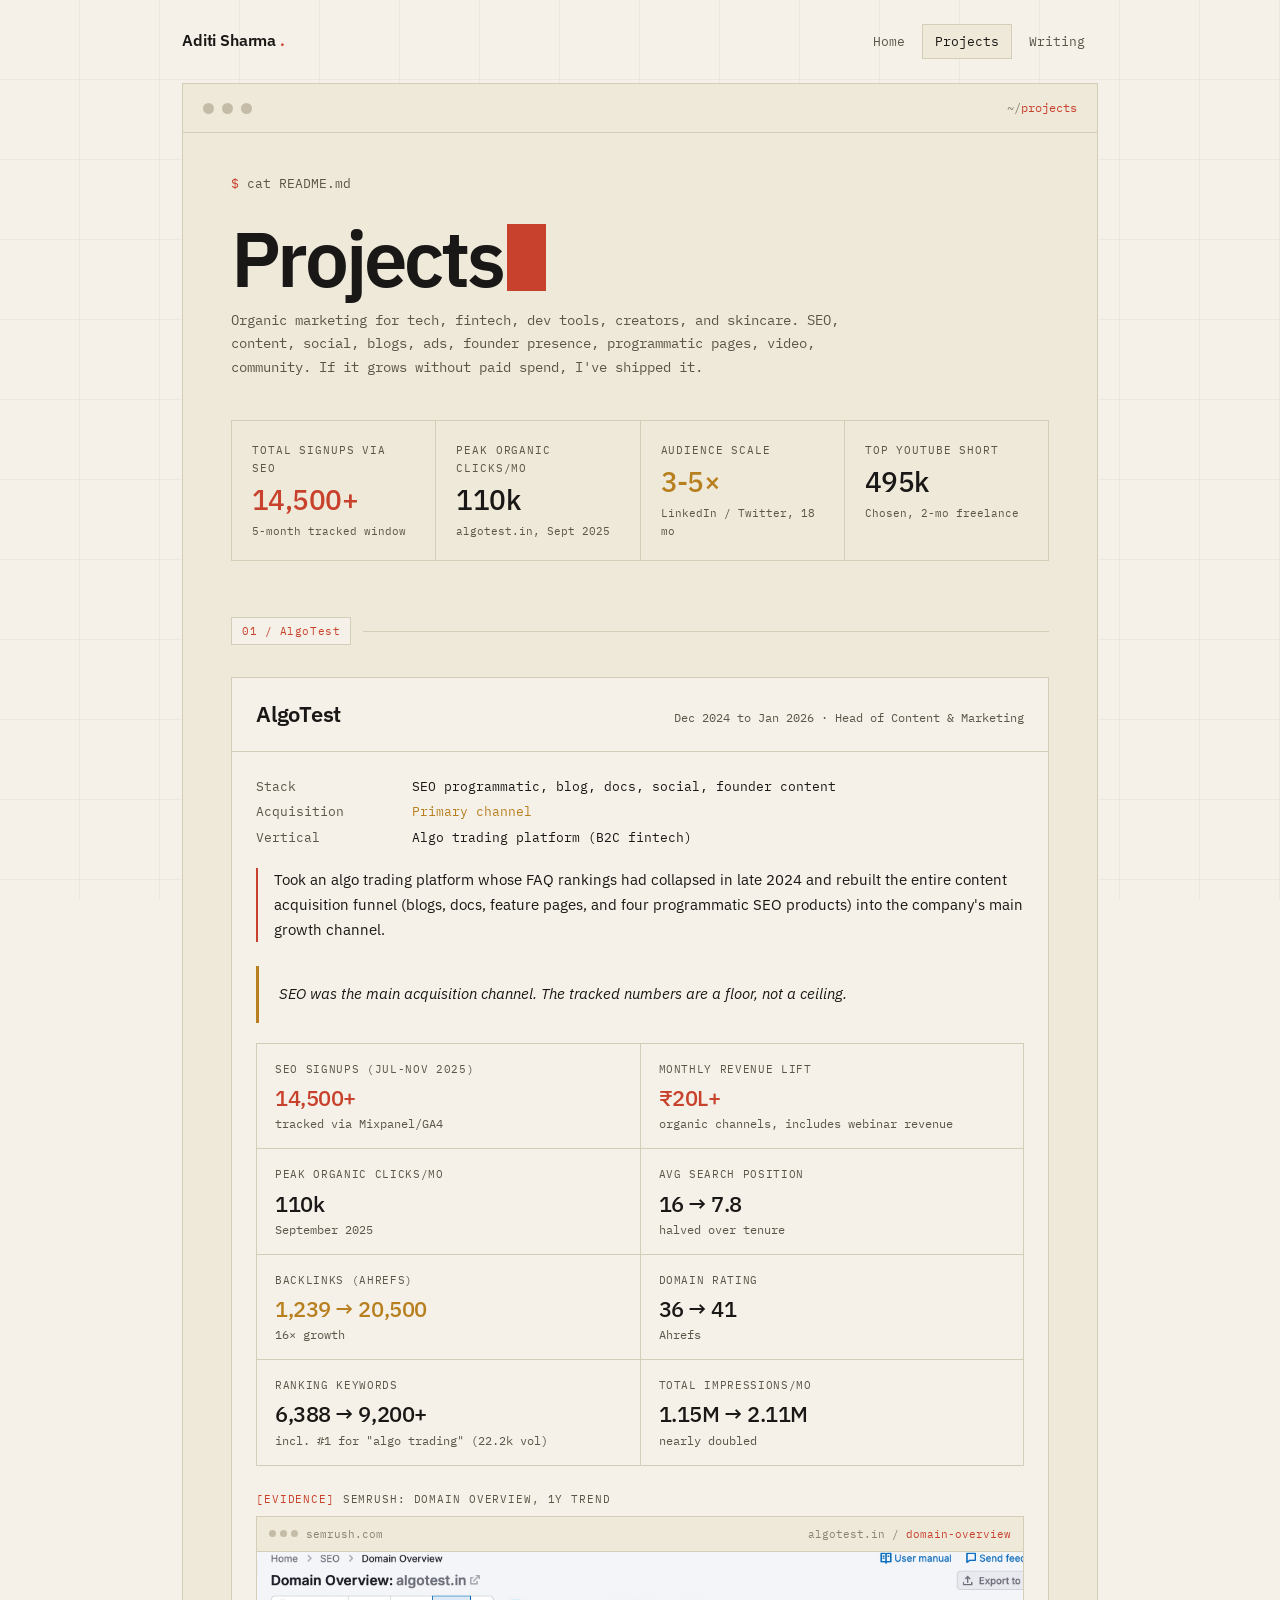
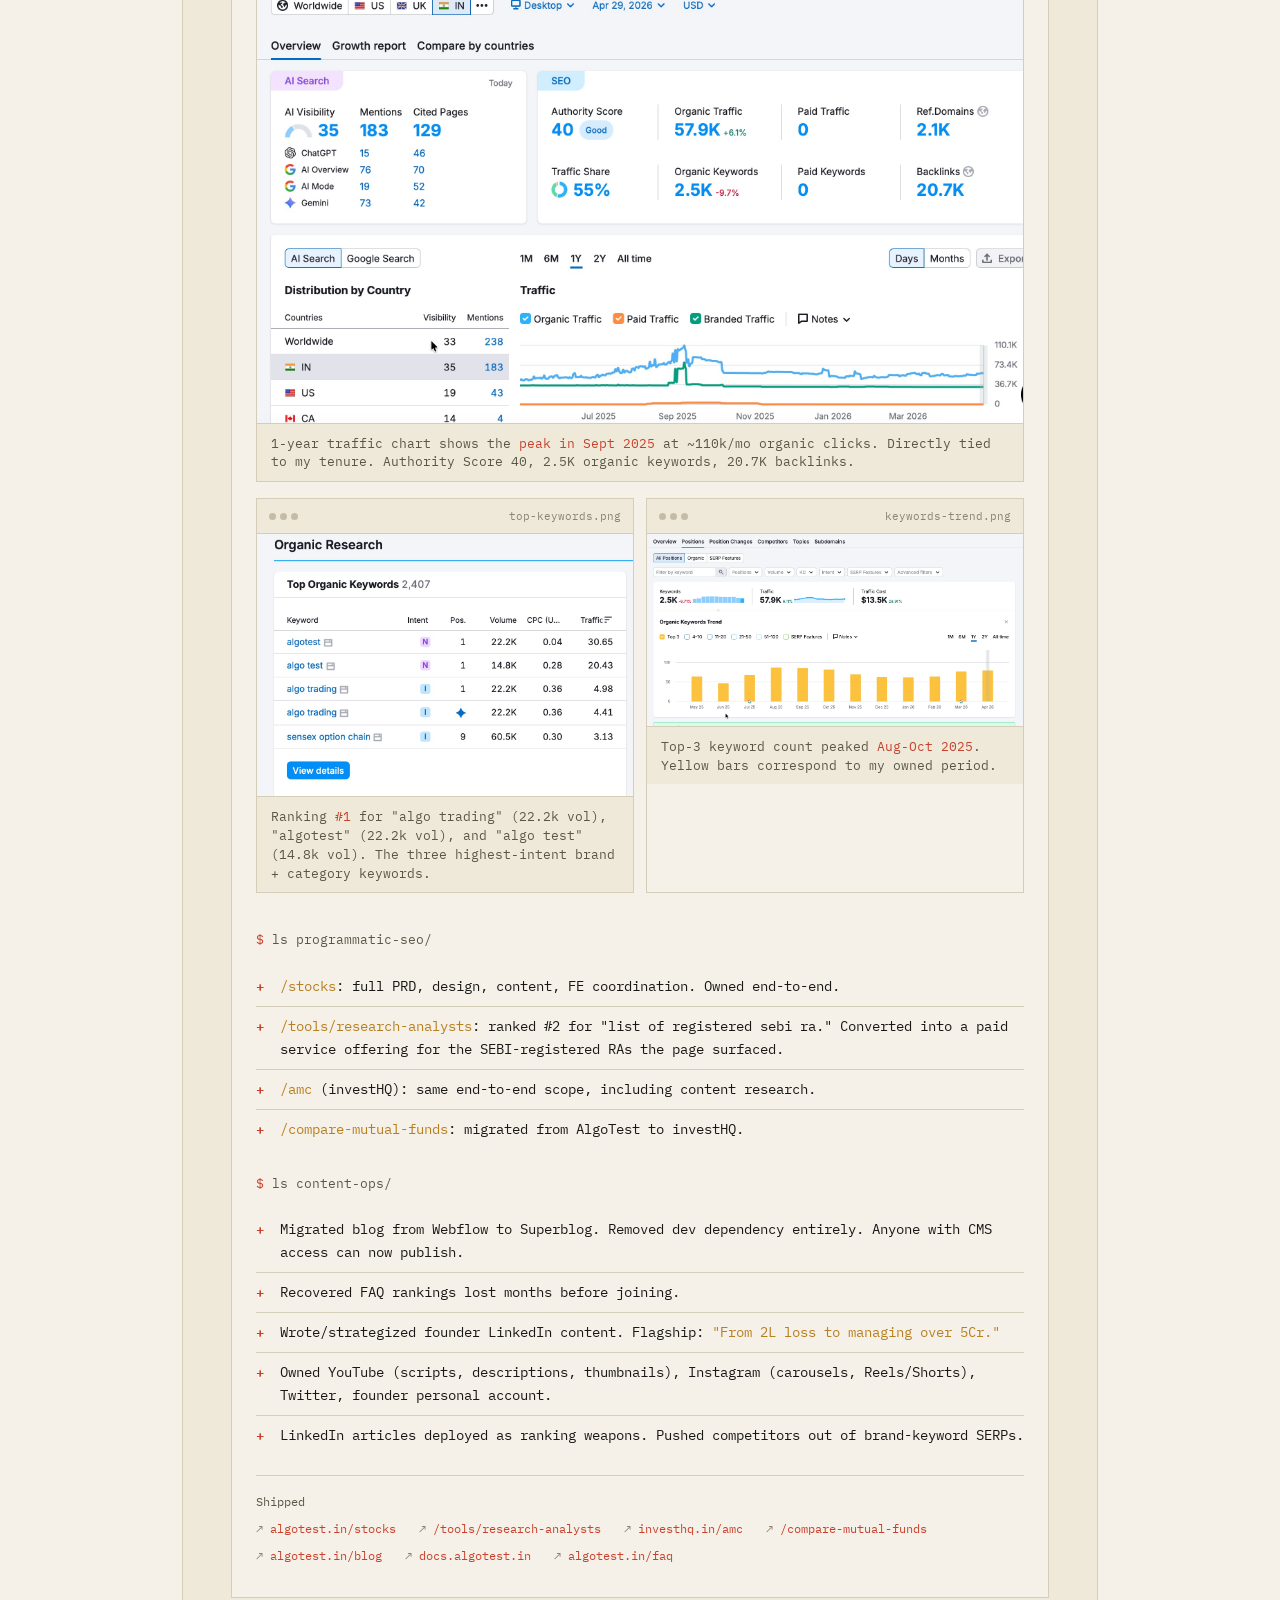
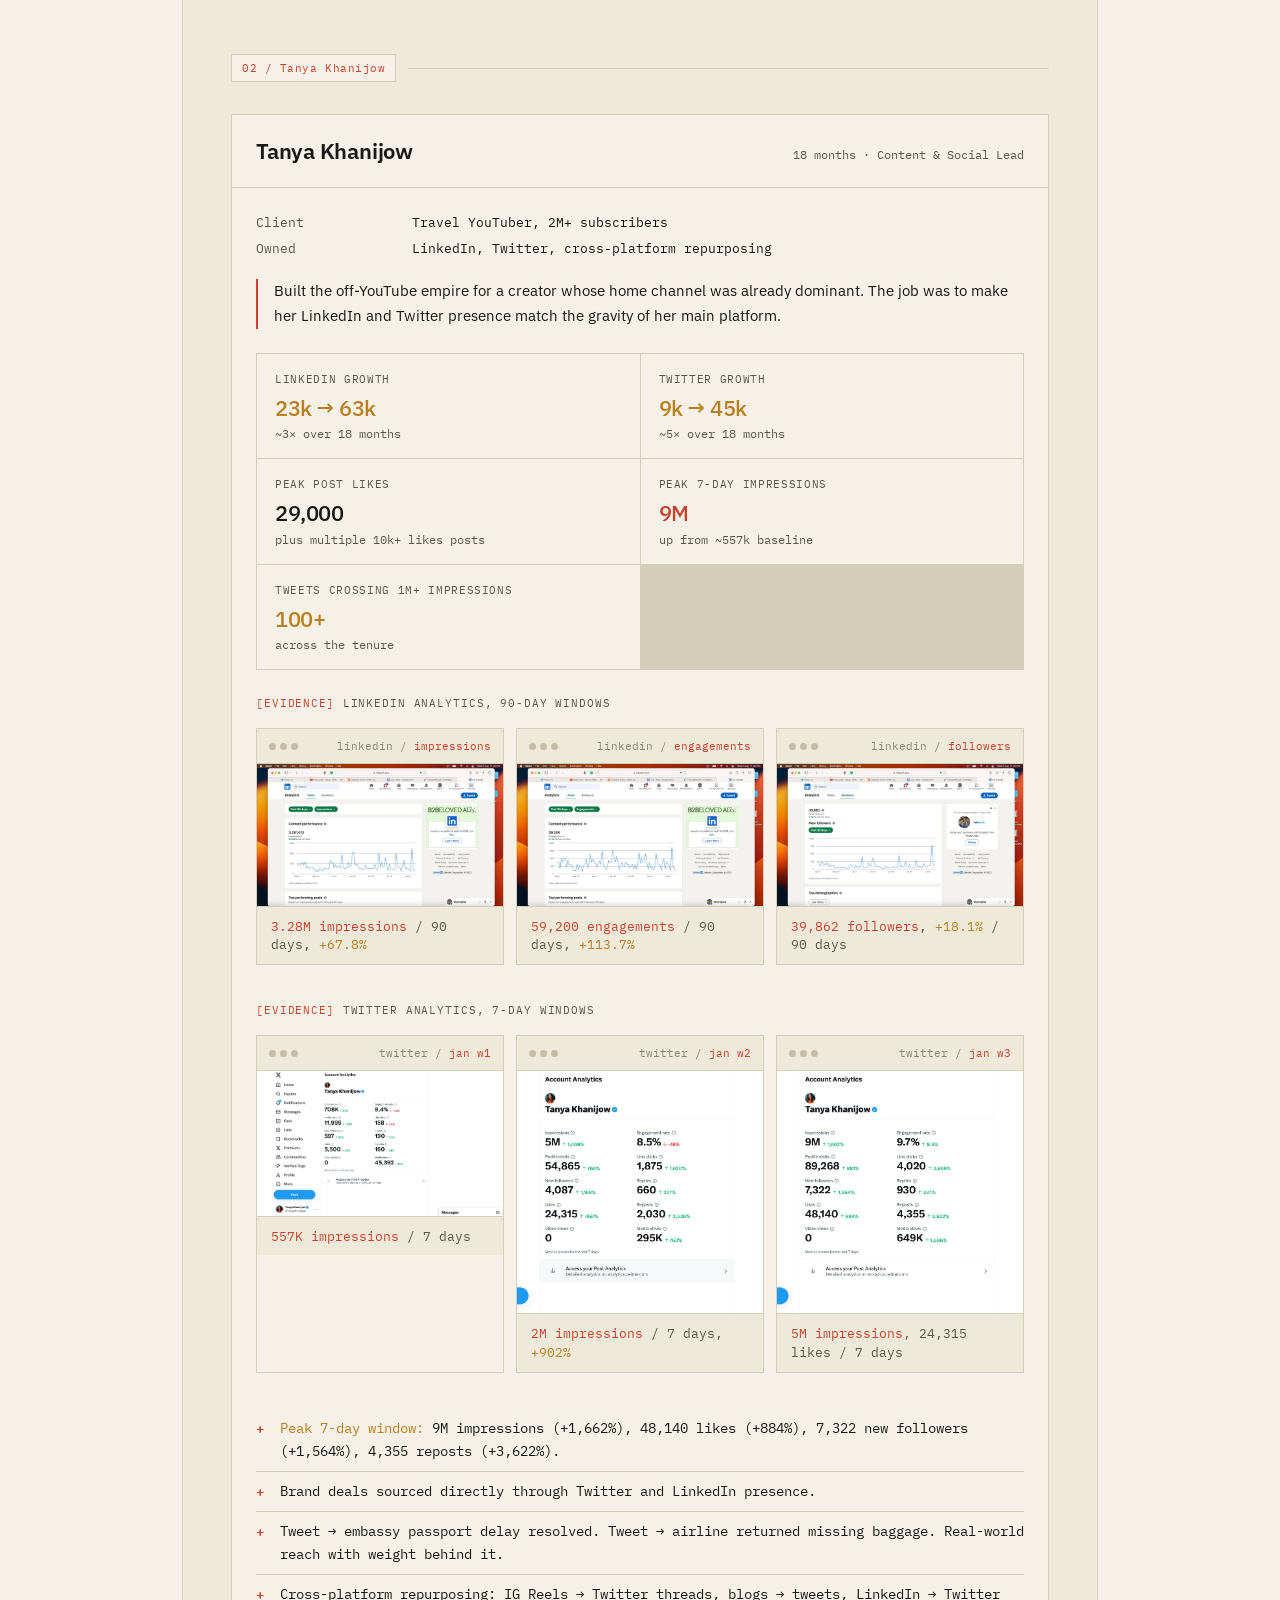
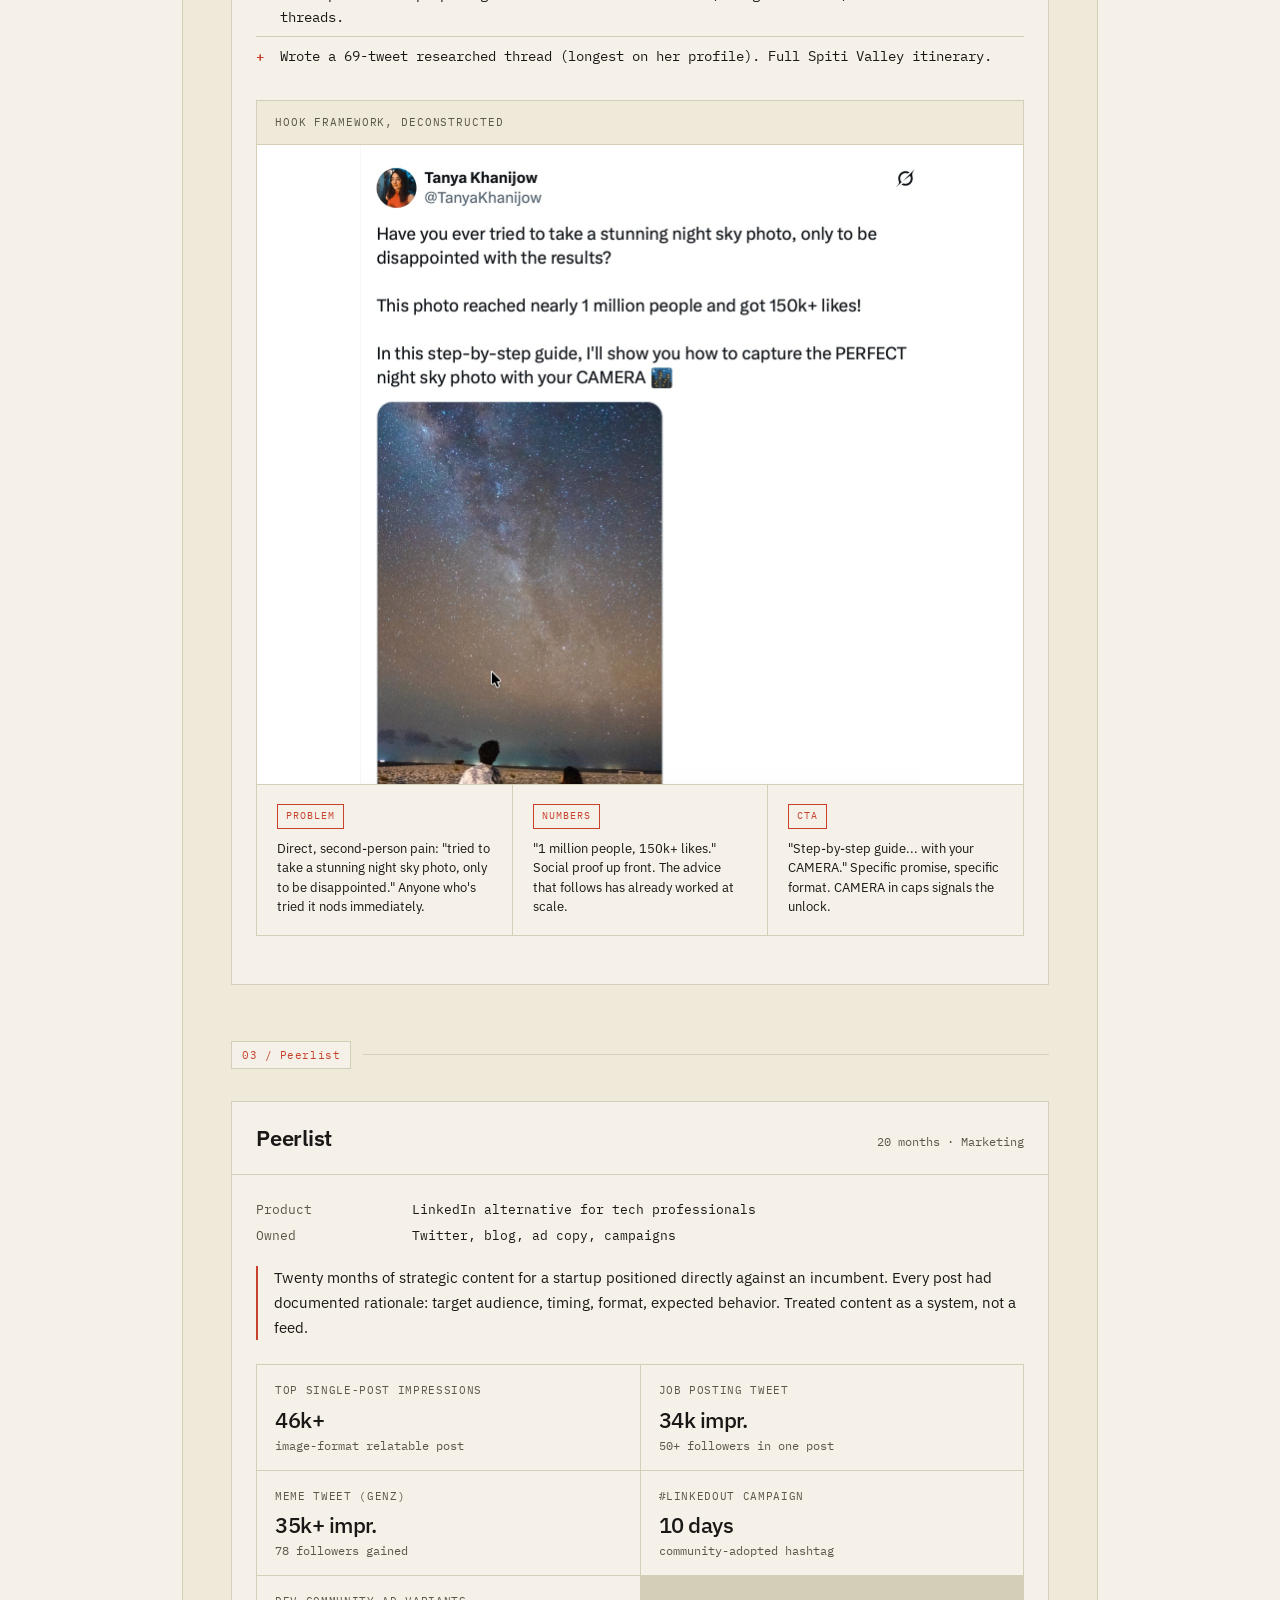
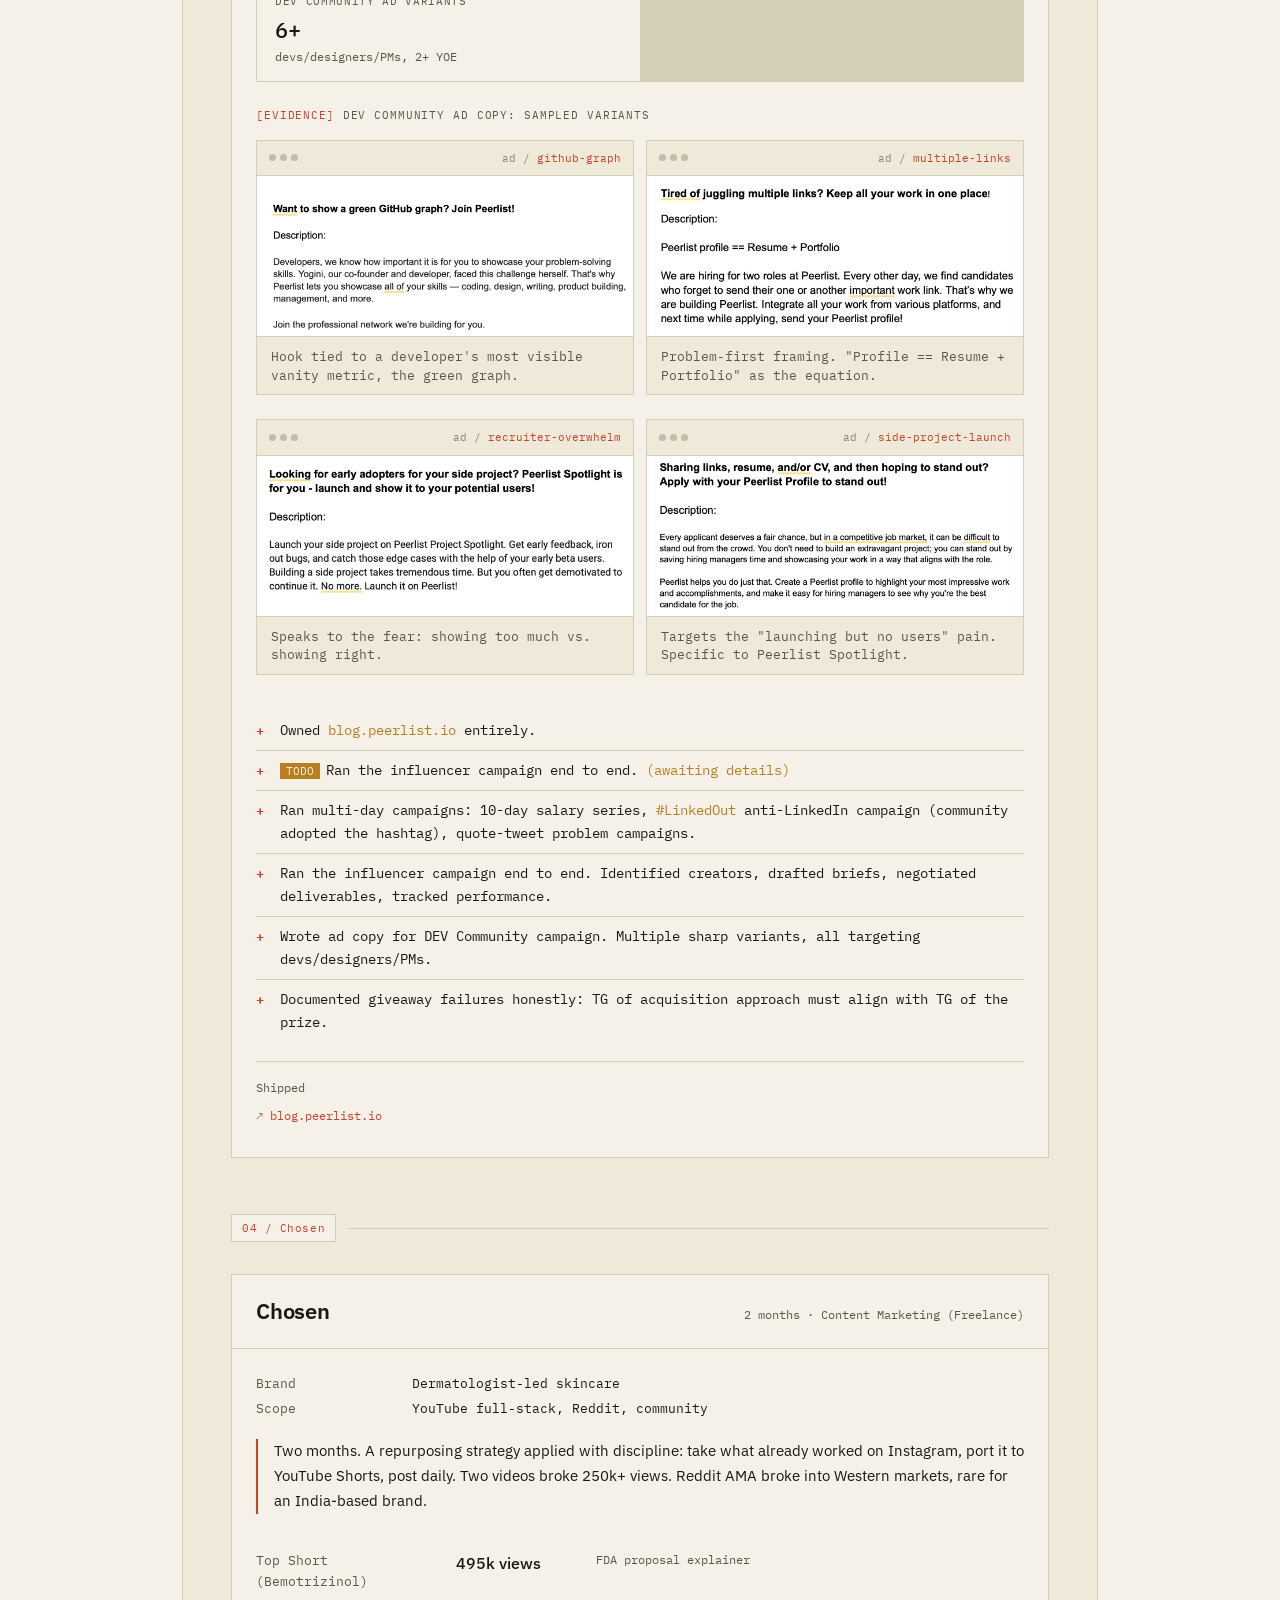
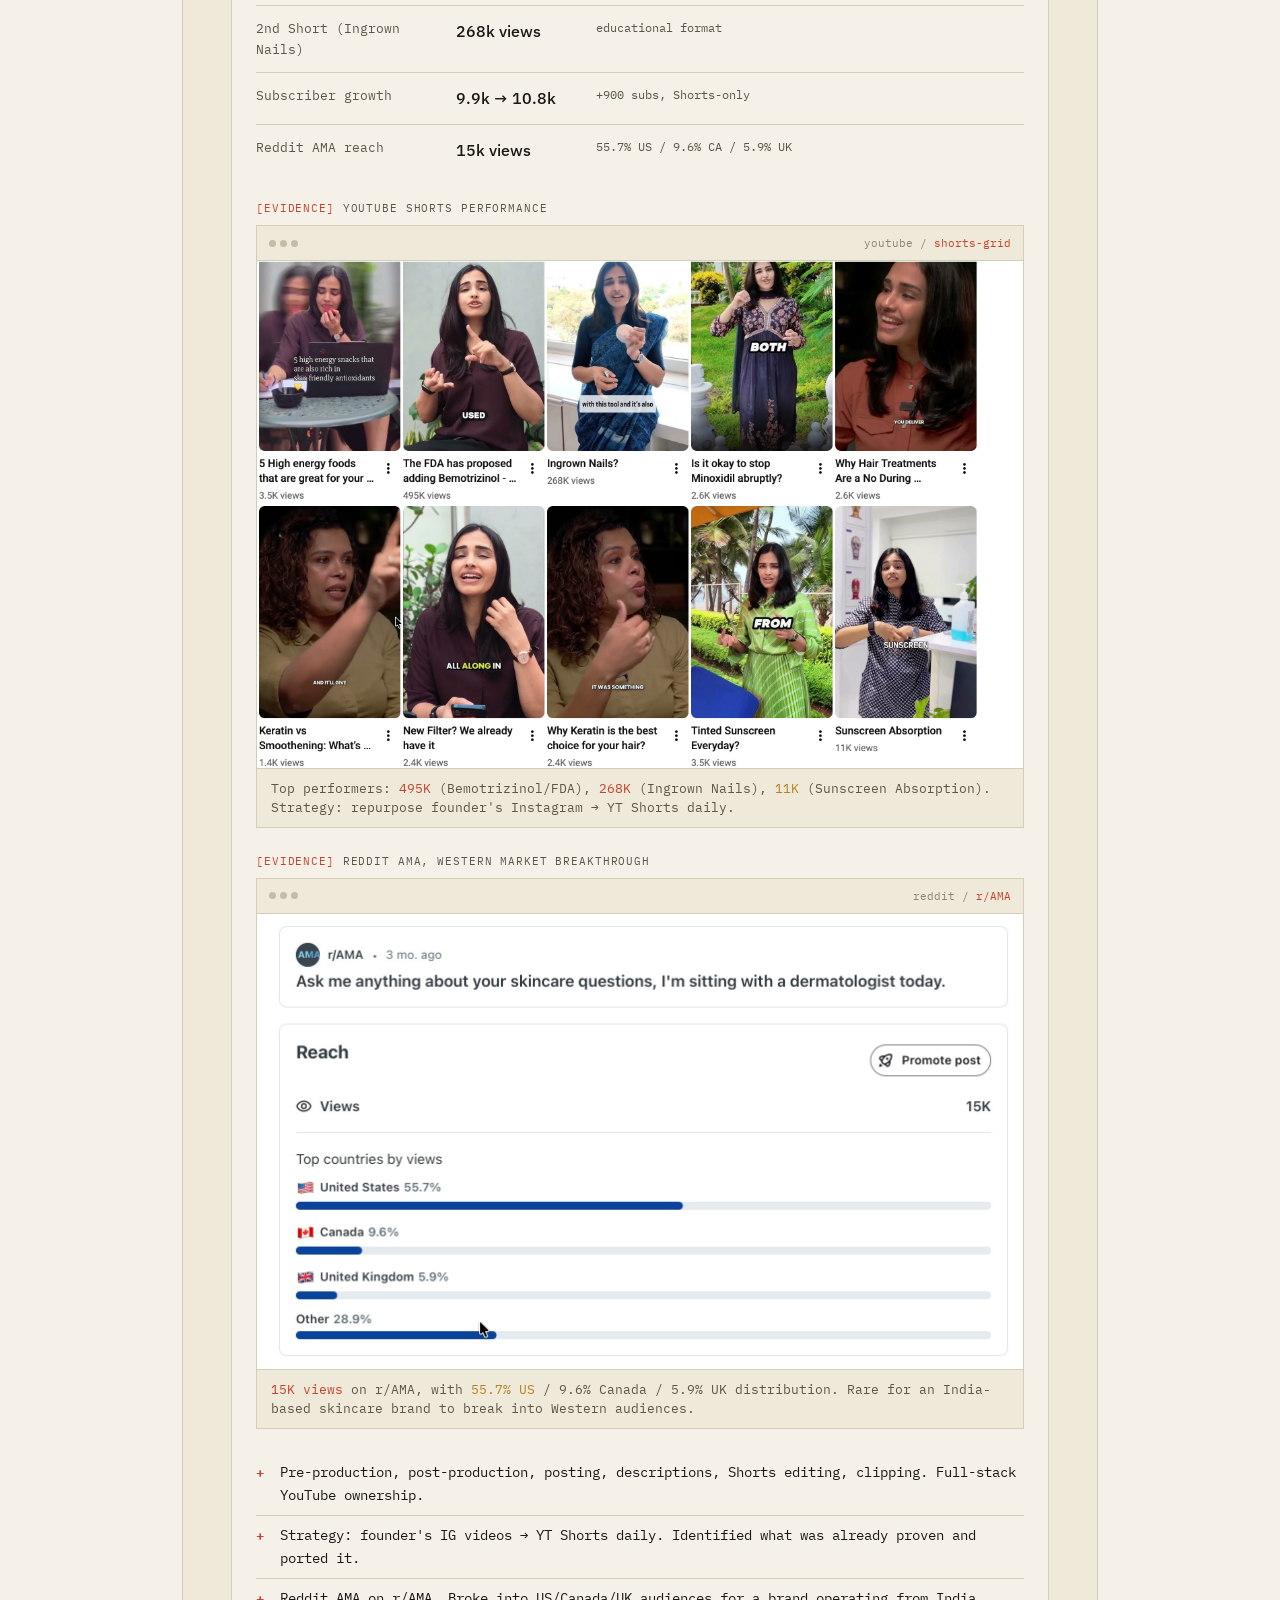
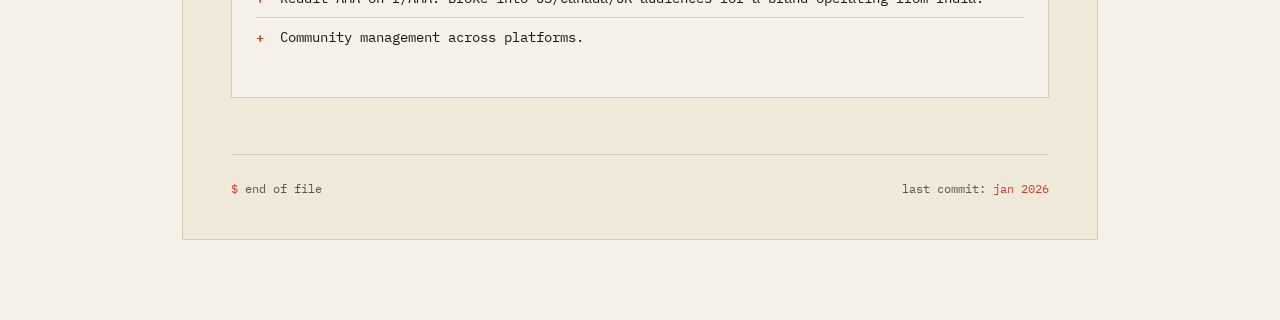
==== projects.html @ 8b738f8e "Add files via upload" ====
<!DOCTYPE html>
<html lang="en">
<head>
<meta charset="UTF-8">
<meta name="viewport" content="width=device-width, initial-scale=1.0">
<title>Aditi Sharma · Projects</title>
<link rel="preconnect" href="https://fonts.googleapis.com">
<link rel="preconnect" href="https://fonts.gstatic.com" crossorigin>
<link href="https://fonts.googleapis.com/css2?family=IBM+Plex+Mono:wght@300;400;500;600&family=IBM+Plex+Sans:wght@300;400;500;600&display=swap" rel="stylesheet">
<link rel="stylesheet" href="shared.css">
</head>
<body>

<nav class="topnav">
  <a href="index.html" class="brand">Aditi Sharma<span class="dot">.</span></a>
  <div class="links">
    <a href="index.html">Home</a>
    <a href="projects.html" class="active">Projects</a>
    <a href="writing.html">Writing</a>
  </div>
</nav>

<div class="wrap">

  <div class="term-header">
    <div class="dots"><span></span><span></span><span></span></div>
    <div class="path">~/<span class="accent">projects</span></div>
  </div>

  <div class="term-body">

    <div class="prompt"><span class="green">$</span> cat README.md</div>

    <h1 class="ascii-name">Projects<span class="blink"></span></h1>

    <p class="subhead">
      Organic marketing for tech, fintech, dev tools, creators, and skincare. SEO, content, social, blogs, ads, founder presence, programmatic pages, video, community. If it grows without paid spend, I've shipped it.
    </p>

    <div class="summary">
      <div class="cell">
        <div class="label">Total signups via SEO</div>
        <div class="value green">14,500+</div>
        <div class="meta">5-month tracked window</div>
      </div>
      <div class="cell">
        <div class="label">Peak organic clicks/mo</div>
        <div class="value">110k</div>
        <div class="meta">algotest.in, Sept 2025</div>
      </div>
      <div class="cell">
        <div class="label">Audience scale</div>
        <div class="value warm">3-5×</div>
        <div class="meta">LinkedIn / Twitter, 18 mo</div>
      </div>
      <div class="cell">
        <div class="label">Top YouTube Short</div>
        <div class="value">495k</div>
        <div class="meta">Chosen, 2-mo freelance</div>
      </div>
    </div>

    <!-- ALGOTEST -->
    <div class="divider">
      <span class="tag">01 / AlgoTest</span>
      <div class="line"></div>
    </div>

    <div class="company">
      <div class="head">
        <span class="name">AlgoTest</span>
        <span class="meta">Dec 2024 to Jan 2026 · Head of Content & Marketing</span>
      </div>
      <div class="body">
        <div class="kv">
          <div class="k">Stack</div><div class="v">SEO programmatic, blog, docs, social, founder content</div>
          <div class="k">Acquisition</div><div class="v warm">Primary channel</div>
          <div class="k">Vertical</div><div class="v">Algo trading platform (B2C fintech)</div>
        </div>

        <p class="summary-line">
          Took an algo trading platform whose FAQ rankings had collapsed in late 2024 and rebuilt the entire content acquisition funnel (blogs, docs, feature pages, and four programmatic SEO products) into the company's main growth channel.
        </p>

        <div class="quote">SEO was the main acquisition channel. The tracked numbers are a floor, not a ceiling.</div>

        <div class="metric-grid">
          <div class="mg-cell">
            <div class="mg-label">SEO signups (Jul-Nov 2025)</div>
            <div class="mg-value green">14,500+</div>
            <div class="mg-note">tracked via Mixpanel/GA4</div>
          </div>
          <div class="mg-cell">
            <div class="mg-label">Monthly revenue lift</div>
            <div class="mg-value green">₹20L+</div>
            <div class="mg-note">organic channels, includes webinar revenue</div>
          </div>
          <div class="mg-cell">
            <div class="mg-label">Peak organic clicks/mo</div>
            <div class="mg-value">110k</div>
            <div class="mg-note">September 2025</div>
          </div>
          <div class="mg-cell">
            <div class="mg-label">Avg search position</div>
            <div class="mg-value">16 → 7.8</div>
            <div class="mg-note">halved over tenure</div>
          </div>
          <div class="mg-cell">
            <div class="mg-label">Backlinks (Ahrefs)</div>
            <div class="mg-value warm">1,239 → 20,500</div>
            <div class="mg-note">16× growth</div>
          </div>
          <div class="mg-cell">
            <div class="mg-label">Domain Rating</div>
            <div class="mg-value">36 → 41</div>
            <div class="mg-note">Ahrefs</div>
          </div>
          <div class="mg-cell">
            <div class="mg-label">Ranking keywords</div>
            <div class="mg-value">6,388 → 9,200+</div>
            <div class="mg-note">incl. #1 for "algo trading" (22.2k vol)</div>
          </div>
          <div class="mg-cell">
            <div class="mg-label">Total impressions/mo</div>
            <div class="mg-value">1.15M → 2.11M</div>
            <div class="mg-note">nearly doubled</div>
          </div>
        </div>

        <div class="evidence">
          <div class="evidence-label"><span class="accent">[evidence]</span> Semrush: domain overview, 1Y trend</div>
          <div class="shot">
            <div class="topbar">
              <div class="dots"><span></span><span></span><span></span></div>
              <span>semrush.com</span>
              <span class="file">algotest.in / <span class="accent">domain-overview</span></span>
            </div>
            <img src="img/algotest_domain.png" alt="Semrush domain overview for algotest.in">
            <div class="caption">
              1-year traffic chart shows the <span class="accent">peak in Sept 2025</span> at ~110k/mo organic clicks. Directly tied to my tenure. Authority Score 40, 2.5K organic keywords, 20.7K backlinks.
            </div>
          </div>

          <div class="shot-grid">
            <div class="shot">
              <div class="topbar">
                <div class="dots"><span></span><span></span><span></span></div>
                <span class="file">top-keywords.png</span>
              </div>
              <img src="img/algotest_keywords.png" alt="Top organic keywords">
              <div class="caption">
                Ranking <span class="accent">#1</span> for "algo trading" (22.2k vol), "algotest" (22.2k vol), and "algo test" (14.8k vol). The three highest-intent brand + category keywords.
              </div>
            </div>
            <div class="shot">
              <div class="topbar">
                <div class="dots"><span></span><span></span><span></span></div>
                <span class="file">keywords-trend.png</span>
              </div>
              <img src="img/algotest_trend.png" alt="Organic keywords trend">
              <div class="caption">
                Top-3 keyword count peaked <span class="accent">Aug-Oct 2025</span>. Yellow bars correspond to my owned period.
              </div>
            </div>
          </div>
        </div>

        <div class="prompt"><span class="green">$</span> ls programmatic-seo/</div>
        <ul class="deeds">
          <li><em>/stocks</em>: full PRD, design, content, FE coordination. Owned end-to-end.</li>
          <li><em>/tools/research-analysts</em>: ranked #2 for "list of registered sebi ra." Converted into a paid service offering for the SEBI-registered RAs the page surfaced.</li>
          <li><em>/amc</em> (investHQ): same end-to-end scope, including content research.</li>
          <li><em>/compare-mutual-funds</em>: migrated from AlgoTest to investHQ.</li>
        </ul>

        <div class="prompt" style="margin-top:24px;"><span class="green">$</span> ls content-ops/</div>
        <ul class="deeds">
          <li>Migrated blog from Webflow to Superblog. Removed dev dependency entirely. Anyone with CMS access can now publish.</li>
          <li>Recovered FAQ rankings lost months before joining.</li>
          <li>Wrote/strategized founder LinkedIn content. Flagship: <em>"From 2L loss to managing over 5Cr."</em></li>
          <li>Owned YouTube (scripts, descriptions, thumbnails), Instagram (carousels, Reels/Shorts), Twitter, founder personal account.</li>
          <li>LinkedIn articles deployed as ranking weapons. Pushed competitors out of brand-keyword SERPs.</li>
        </ul>

        <div class="links-block">
          <div class="label">Shipped</div>
          <a href="https://algotest.in/stocks">algotest.in/stocks</a>
          <a href="https://algotest.in/tools/research-analysts">/tools/research-analysts</a>
          <a href="https://investhq.in/amc">investhq.in/amc</a>
          <a href="https://investhq.in/compare-mutual-funds">/compare-mutual-funds</a>
          <a href="https://algotest.in/blog/">algotest.in/blog</a>
          <a href="https://docs.algotest.in">docs.algotest.in</a>
          <a href="https://algotest.in/faq">algotest.in/faq</a>
        </div>
      </div>
    </div>

    <!-- TANYA -->
    <div class="divider">
      <span class="tag">02 / Tanya Khanijow</span>
      <div class="line"></div>
    </div>

    <div class="company">
      <div class="head">
        <span class="name">Tanya Khanijow</span>
        <span class="meta">18 months · Content & Social Lead</span>
      </div>
      <div class="body">
        <div class="kv">
          <div class="k">Client</div><div class="v">Travel YouTuber, 2M+ subscribers</div>
          <div class="k">Owned</div><div class="v">LinkedIn, Twitter, cross-platform repurposing</div>
        </div>

        <p class="summary-line">
          Built the off-YouTube empire for a creator whose home channel was already dominant. The job was to make her LinkedIn and Twitter presence match the gravity of her main platform.
        </p>

        <div class="metric-grid">
          <div class="mg-cell">
            <div class="mg-label">LinkedIn growth</div>
            <div class="mg-value warm">23k → 63k</div>
            <div class="mg-note">~3× over 18 months</div>
          </div>
          <div class="mg-cell">
            <div class="mg-label">Twitter growth</div>
            <div class="mg-value warm">9k → 45k</div>
            <div class="mg-note">~5× over 18 months</div>
          </div>
          <div class="mg-cell">
            <div class="mg-label">Peak post likes</div>
            <div class="mg-value">29,000</div>
            <div class="mg-note">plus multiple 10k+ likes posts</div>
          </div>
          <div class="mg-cell">
            <div class="mg-label">Peak 7-day impressions</div>
            <div class="mg-value green">9M</div>
            <div class="mg-note">up from ~557k baseline</div>
          </div>
          <div class="mg-cell">
            <div class="mg-label">Tweets crossing 1M+ impressions</div>
            <div class="mg-value warm">100+</div>
            <div class="mg-note">across the tenure</div>
          </div>
        </div>

        <div class="evidence">
          <div class="evidence-label"><span class="accent">[evidence]</span> LinkedIn analytics, 90-day windows</div>
          <div class="shot-grid-3">
            <div class="shot">
              <div class="topbar">
                <div class="dots"><span></span><span></span><span></span></div>
                <span class="file">linkedin / <span class="accent">impressions</span></span>
              </div>
              <img src="img/tanya_li_impressions_aug.png" alt="LinkedIn impressions 3.28M">
              <div class="caption"><span class="accent">3.28M impressions</span> / 90 days, <span class="warm">+67.8%</span></div>
            </div>
            <div class="shot">
              <div class="topbar">
                <div class="dots"><span></span><span></span><span></span></div>
                <span class="file">linkedin / <span class="accent">engagements</span></span>
              </div>
              <img src="img/tanya_li_engagements_aug.png" alt="LinkedIn engagements 59.2k">
              <div class="caption"><span class="accent">59,200 engagements</span> / 90 days, <span class="warm">+113.7%</span></div>
            </div>
            <div class="shot">
              <div class="topbar">
                <div class="dots"><span></span><span></span><span></span></div>
                <span class="file">linkedin / <span class="accent">followers</span></span>
              </div>
              <img src="img/tanya_li_followers_aug.png" alt="LinkedIn followers 39.8k">
              <div class="caption"><span class="accent">39,862 followers</span>, <span class="warm">+18.1%</span> / 90 days</div>
            </div>
          </div>

          <div class="evidence-label" style="margin-top: 24px;"><span class="accent">[evidence]</span> Twitter analytics, 7-day windows</div>
          <div class="shot-grid-3">
            <div class="shot">
              <div class="topbar">
                <div class="dots"><span></span><span></span><span></span></div>
                <span class="file">twitter / <span class="accent">jan w1</span></span>
              </div>
              <img src="img/tanya_tw_557k.png" alt="Twitter 557K impressions">
              <div class="caption"><span class="accent">557K impressions</span> / 7 days</div>
            </div>
            <div class="shot">
              <div class="topbar">
                <div class="dots"><span></span><span></span><span></span></div>
                <span class="file">twitter / <span class="accent">jan w2</span></span>
              </div>
              <img src="img/tanya_tw_2m.png" alt="Twitter 2M impressions">
              <div class="caption"><span class="accent">2M impressions</span> / 7 days, <span class="warm">+902%</span></div>
            </div>
            <div class="shot">
              <div class="topbar">
                <div class="dots"><span></span><span></span><span></span></div>
                <span class="file">twitter / <span class="accent">jan w3</span></span>
              </div>
              <img src="img/tanya_tw_5m.png" alt="Twitter 5M impressions">
              <div class="caption"><span class="accent">5M impressions</span>, 24,315 likes / 7 days</div>
            </div>
          </div>

        </div>

        <ul class="deeds">
          <li><em>Peak 7-day window:</em> 9M impressions (+1,662%), 48,140 likes (+884%), 7,322 new followers (+1,564%), 4,355 reposts (+3,622%).</li>
          <li>Brand deals sourced directly through Twitter and LinkedIn presence.</li>
          <li>Tweet → embassy passport delay resolved. Tweet → airline returned missing baggage. Real-world reach with weight behind it.</li>
          <li>Cross-platform repurposing: IG Reels → Twitter threads, blogs → tweets, LinkedIn → Twitter threads.</li>
          <li>Wrote a 69-tweet researched thread (longest on her profile). Full Spiti Valley itinerary.</li>
        </ul>

        <div class="hook-frame">
          <div class="hook-header">Hook framework, deconstructed</div>
          <div class="hook-shot">
            <img src="img/tanya_hook_tweet.png" alt="Tanya Khanijow tweet about night sky photography">
          </div>
          <div class="hook-parts">
            <div class="hook-part">
              <div class="hook-tag">Problem</div>
              <div class="hook-text">Direct, second-person pain: "tried to take a stunning night sky photo, only to be disappointed." Anyone who's tried it nods immediately.</div>
            </div>
            <div class="hook-part">
              <div class="hook-tag">Numbers</div>
              <div class="hook-text">"1 million people, 150k+ likes." Social proof up front. The advice that follows has already worked at scale.</div>
            </div>
            <div class="hook-part">
              <div class="hook-tag">CTA</div>
              <div class="hook-text">"Step-by-step guide... with your CAMERA." Specific promise, specific format. CAMERA in caps signals the unlock.</div>
            </div>
          </div>
        </div>
      </div>
    </div>

    <!-- PEERLIST -->
    <div class="divider">
      <span class="tag">03 / Peerlist</span>
      <div class="line"></div>
    </div>

    <div class="company">
      <div class="head">
        <span class="name">Peerlist</span>
        <span class="meta">20 months · Marketing</span>
      </div>
      <div class="body">
        <div class="kv">
          <div class="k">Product</div><div class="v">LinkedIn alternative for tech professionals</div>
          <div class="k">Owned</div><div class="v">Twitter, blog, ad copy, campaigns</div>
        </div>

        <p class="summary-line">
          Twenty months of strategic content for a startup positioned directly against an incumbent. Every post had documented rationale: target audience, timing, format, expected behavior. Treated content as a system, not a feed.
        </p>

        <div class="metric-grid">
          <div class="mg-cell">
            <div class="mg-label">Top single-post impressions</div>
            <div class="mg-value">46k+</div>
            <div class="mg-note">image-format relatable post</div>
          </div>
          <div class="mg-cell">
            <div class="mg-label">Job posting tweet</div>
            <div class="mg-value">34k impr.</div>
            <div class="mg-note">50+ followers in one post</div>
          </div>
          <div class="mg-cell">
            <div class="mg-label">Meme tweet (GenZ)</div>
            <div class="mg-value">35k+ impr.</div>
            <div class="mg-note">78 followers gained</div>
          </div>
          <div class="mg-cell">
            <div class="mg-label">#LinkedOut campaign</div>
            <div class="mg-value">10 days</div>
            <div class="mg-note">community-adopted hashtag</div>
          </div>
          <div class="mg-cell">
            <div class="mg-label">DEV Community ad variants</div>
            <div class="mg-value">6+</div>
            <div class="mg-note">devs/designers/PMs, 2+ YOE</div>
          </div>
        </div>

        <div class="evidence">
          <div class="evidence-label"><span class="accent">[evidence]</span> DEV Community ad copy: sampled variants</div>
          <div class="shot-grid">
            <div class="shot">
              <div class="topbar">
                <div class="dots"><span></span><span></span><span></span></div>
                <span class="file">ad / <span class="accent">github-graph</span></span>
              </div>
              <img src="img/peerlist_ad1.png" alt="Peerlist ad - GitHub graph">
              <div class="caption">Hook tied to a developer's most visible vanity metric, the green graph.</div>
            </div>
            <div class="shot">
              <div class="topbar">
                <div class="dots"><span></span><span></span><span></span></div>
                <span class="file">ad / <span class="accent">multiple-links</span></span>
              </div>
              <img src="img/peerlist_ad2.png" alt="Peerlist ad - multiple links">
              <div class="caption">Problem-first framing. "Profile == Resume + Portfolio" as the equation.</div>
            </div>
            <div class="shot">
              <div class="topbar">
                <div class="dots"><span></span><span></span><span></span></div>
                <span class="file">ad / <span class="accent">recruiter-overwhelm</span></span>
              </div>
              <img src="img/peerlist_ad3.png" alt="Peerlist ad - recruiter overwhelm">
              <div class="caption">Speaks to the fear: showing too much vs. showing right.</div>
            </div>
            <div class="shot">
              <div class="topbar">
                <div class="dots"><span></span><span></span><span></span></div>
                <span class="file">ad / <span class="accent">side-project-launch</span></span>
              </div>
              <img src="img/peerlist_ad4.png" alt="Peerlist ad - side project launch">
              <div class="caption">Targets the "launching but no users" pain. Specific to Peerlist Spotlight.</div>
            </div>
          </div>
        </div>

        <ul class="deeds">
          <li>Owned <em>blog.peerlist.io</em> entirely.</li>
          <li><span style="background: var(--warm); color: var(--bg); padding: 1px 6px; font-family: 'IBM Plex Mono', monospace; font-size: 11px; margin-right: 6px;">TODO</span>Ran the influencer campaign end to end. <em>(awaiting details)</em></li>
          <li>Ran multi-day campaigns: 10-day salary series, <em>#LinkedOut</em> anti-LinkedIn campaign (community adopted the hashtag), quote-tweet problem campaigns.</li>
          <li>Ran the influencer campaign end to end. Identified creators, drafted briefs, negotiated deliverables, tracked performance.</li>
          <li>Wrote ad copy for DEV Community campaign. Multiple sharp variants, all targeting devs/designers/PMs.</li>
          <li>Documented giveaway failures honestly: TG of acquisition approach must align with TG of the prize.</li>
        </ul>

        <div class="links-block">
          <div class="label">Shipped</div>
          <a href="https://blog.peerlist.io">blog.peerlist.io</a>
        </div>
      </div>
    </div>

    <!-- CHOSEN -->
    <div class="divider">
      <span class="tag">04 / Chosen</span>
      <div class="line"></div>
    </div>

    <div class="company">
      <div class="head">
        <span class="name">Chosen</span>
        <span class="meta">2 months · Content Marketing (Freelance)</span>
      </div>
      <div class="body">
        <div class="kv">
          <div class="k">Brand</div><div class="v">Dermatologist-led skincare</div>
          <div class="k">Scope</div><div class="v">YouTube full-stack, Reddit, community</div>
        </div>

        <p class="summary-line">
          Two months. A repurposing strategy applied with discipline: take what already worked on Instagram, port it to YouTube Shorts, post daily. Two videos broke 250k+ views. Reddit AMA broke into Western markets, rare for an India-based brand.
        </p>

        <table class="metric-table">
          <tr><td>Top Short (Bemotrizinol)</td><td class="green">495k views</td><td>FDA proposal explainer</td></tr>
          <tr><td>2nd Short (Ingrown Nails)</td><td class="green">268k views</td><td>educational format</td></tr>
          <tr><td>Subscriber growth</td><td>9.9k → 10.8k</td><td>+900 subs, Shorts-only</td></tr>
          <tr><td>Reddit AMA reach</td><td>15k views</td><td>55.7% US / 9.6% CA / 5.9% UK</td></tr>
        </table>

        <div class="evidence">
          <div class="evidence-label"><span class="accent">[evidence]</span> YouTube Shorts performance</div>
          <div class="shot">
            <div class="topbar">
              <div class="dots"><span></span><span></span><span></span></div>
              <span class="file">youtube / <span class="accent">shorts-grid</span></span>
            </div>
            <img src="img/chosen_youtube.png" alt="Chosen YouTube Shorts performance">
            <div class="caption">
              Top performers: <span class="accent">495K</span> (Bemotrizinol/FDA), <span class="accent">268K</span> (Ingrown Nails), <span class="warm">11K</span> (Sunscreen Absorption). Strategy: repurpose founder's Instagram → YT Shorts daily.
            </div>
          </div>

          <div class="evidence-label" style="margin-top:24px;"><span class="accent">[evidence]</span> Reddit AMA, Western market breakthrough</div>
          <div class="shot">
            <div class="topbar">
              <div class="dots"><span></span><span></span><span></span></div>
              <span class="file">reddit / <span class="accent">r/AMA</span></span>
            </div>
            <img src="img/chosen_reddit.png" alt="Chosen Reddit AMA reach">
            <div class="caption">
              <span class="accent">15K views</span> on r/AMA, with <span class="warm">55.7% US</span> / 9.6% Canada / 5.9% UK distribution. Rare for an India-based skincare brand to break into Western audiences.
            </div>
          </div>
        </div>

        <ul class="deeds">
          <li>Pre-production, post-production, posting, descriptions, Shorts editing, clipping. Full-stack YouTube ownership.</li>
          <li>Strategy: founder's IG videos → YT Shorts daily. Identified what was already proven and ported it.</li>
          <li>Reddit AMA on r/AMA. Broke into US/Canada/UK audiences for a brand operating from India.</li>
          <li>Community management across platforms.</li>
        </ul>
      </div>
    </div>

    <div class="footer">
      <span><span class="accent">$</span> end of file</span>
      <span>last commit: <span class="accent">jan 2026</span></span>
    </div>

  </div>
</div>
</body>
</html>
---- shared.css ----
:root {
    --bg: #f5f1e8;
    --panel: #efe9da;
    --line: #d4cdb8;
    --text: #1a1816;
    --dim: #8a8474;
    --dim-bright: #5a5648;
    --accent: #c8412c;
    --warm: #b87f1f;
    --rose: #a83a3a;
  }

  /* light-mode tweaks */
  body { background-image:
      linear-gradient(rgba(0,0,0,0.04) 1px, transparent 1px),
      linear-gradient(90deg, rgba(0,0,0,0.04) 1px, transparent 1px) !important;
  }
  .term-header .dots span { background: #c4bca6 !important; }
  .shot .topbar .dots span { background: #c4bca6 !important; }
  .shot img { background: #fff; }
  * { margin: 0; padding: 0; box-sizing: border-box; }
  html, body {
    background: var(--bg);
    color: var(--text);
    font-family: 'IBM Plex Mono', monospace;
    font-size: 14px;
    line-height: 1.65;
    -webkit-font-smoothing: antialiased;
  }
  body {
    background-image:
      linear-gradient(var(--line) 1px, transparent 1px),
      linear-gradient(90deg, var(--line) 1px, transparent 1px);
    background-size: 80px 80px;
    background-position: -1px -1px;
    background-attachment: fixed;
  }
  .wrap {
    max-width: 980px;
    margin: 0 auto;
    padding: 24px 32px 80px;
  }

  /* TERMINAL HEADER */
  .term-header {
    background: var(--panel);
    border: 1px solid var(--line);
    padding: 14px 20px;
    display: flex;
    align-items: center;
    gap: 12px;
    margin-bottom: 0;
    border-bottom: none;
  }
  .term-header .dots { display: flex; gap: 8px; }
  .term-header .dots span {
    width: 11px; height: 11px; border-radius: 50%;
    background: var(--line);
  }
  .term-header .path {
    color: var(--dim);
    font-size: 12px;
    margin-left: auto;
  }
  .term-header .path .accent { color: var(--accent); }

  .term-body {
    background: var(--panel);
    border: 1px solid var(--line);
    padding: 40px 48px;
  }

  .prompt {
    color: var(--dim-bright);
    margin-bottom: 4px;
    font-size: 13px;
  }
  .prompt .green { color: var(--accent); }
  .prompt .yellow { color: var(--warm); }

  .ascii-name {
    font-family: 'IBM Plex Sans', sans-serif;
    font-weight: 600;
    font-size: clamp(40px, 7vw, 78px);
    line-height: 1;
    letter-spacing: -0.04em;
    color: var(--text);
    margin: 24px 0 12px;
  }
  .ascii-name .blink {
    display: inline-block;
    width: 0.5em;
    height: 0.85em;
    background: var(--accent);
    vertical-align: -0.05em;
    margin-left: 4px;
    animation: blink 1.1s step-end infinite;
  }
  @keyframes blink { 50% { opacity: 0; } }

  .subhead {
    color: var(--dim-bright);
    font-size: 14px;
    margin-bottom: 40px;
    max-width: 640px;
    line-height: 1.7;
  }
  .subhead .accent { color: var(--accent); }

  /* SUMMARY GRID */
  .summary {
    display: grid;
    grid-template-columns: repeat(4, 1fr);
    gap: 1px;
    background: var(--line);
    margin: 32px 0 56px;
    border: 1px solid var(--line);
  }
  .summary .cell {
    background: var(--panel);
    padding: 20px;
  }
  .summary .label {
    color: var(--dim-bright);
    font-size: 11px;
    margin-bottom: 8px;
    text-transform: uppercase;
    letter-spacing: 0.08em;
  }
  .summary .value {
    font-family: 'IBM Plex Sans', sans-serif;
    font-weight: 500;
    font-size: 28px;
    color: var(--text);
    line-height: 1.1;
    letter-spacing: -0.02em;
  }
  .summary .value.green { color: var(--accent); }
  .summary .value.warm { color: var(--warm); }
  .summary .meta {
    color: var(--dim-bright);
    font-size: 11px;
    margin-top: 6px;
  }

  /* SECTION DIVIDER */
  .divider {
    color: var(--dim-bright);
    margin: 56px 0 24px;
    font-size: 12px;
    display: flex;
    align-items: center;
    gap: 12px;
  }
  .divider .line { flex: 1; height: 1px; background: var(--line); }
  .divider .tag {
    color: var(--accent);
    background: var(--bg);
    border: 1px solid var(--line);
    padding: 4px 10px;
    font-size: 11px;
    letter-spacing: 0.05em;
  }

  /* COMPANY BLOCK */
  .company {
    margin: 32px 0;
    border: 1px solid var(--line);
    background: var(--bg);
  }
  .company .head {
    padding: 18px 24px;
    border-bottom: 1px solid var(--line);
    display: flex;
    justify-content: space-between;
    align-items: baseline;
    flex-wrap: wrap;
    gap: 8px;
  }
  .company .head .name {
    font-family: 'IBM Plex Sans', sans-serif;
    font-weight: 600;
    font-size: 22px;
    color: var(--text);
    letter-spacing: -0.01em;
  }
  .company .head .tag {
    color: var(--accent);
    font-size: 12px;
  }
  .company .head .meta {
    color: var(--dim-bright);
    font-size: 12px;
  }
  .company .body {
    padding: 24px;
  }

  .kv {
    display: grid;
    grid-template-columns: 140px 1fr;
    gap: 4px 16px;
    margin-bottom: 20px;
    font-size: 13px;
  }
  .kv .k { color: var(--dim-bright); }
  .kv .v { color: var(--text); }
  .kv .v.warm { color: var(--warm); }
  .kv .v.green { color: var(--accent); }

  .summary-line {
    color: var(--text);
    font-family: 'IBM Plex Sans', sans-serif;
    font-size: 15px;
    line-height: 1.65;
    margin: 16px 0 24px;
    padding-left: 16px;
    border-left: 2px solid var(--accent);
  }

  /* METRIC TABLE */
  .metric-table {
    width: 100%;
    border-collapse: collapse;
    margin: 16px 0 24px;
    font-size: 13px;
  }
  .metric-table tr {
    border-bottom: 1px solid var(--line);
  }
  .metric-table tr:last-child { border-bottom: none; }
  .metric-table td {
    padding: 12px 0;
    vertical-align: top;
  }
  .metric-table td:first-child {
    color: var(--dim-bright);
    width: 200px;
    padding-right: 16px;
  }
  .metric-table td:nth-child(2) {
    color: var(--text);
    font-family: 'IBM Plex Sans', sans-serif;
    font-weight: 500;
    width: 140px;
    font-size: 16px;
  }
  .metric-table td:last-child {
    color: var(--dim-bright);
    font-size: 12px;
  }
  .metric-table .green { color: var(--accent); }
  .metric-table .warm { color: var(--warm); }

  /* TWO-COLUMN METRIC GRID */
  .metric-grid {
    display: grid;
    grid-template-columns: repeat(2, 1fr);
    gap: 1px;
    background: var(--line);
    border: 1px solid var(--line);
    margin: 16px 0 24px;
  }
  .mg-cell {
    background: var(--bg);
    padding: 16px 18px;
  }
  .mg-label {
    color: var(--dim-bright);
    font-size: 11px;
    margin-bottom: 8px;
    text-transform: uppercase;
    letter-spacing: 0.06em;
  }
  .mg-value {
    font-family: 'IBM Plex Sans', sans-serif;
    font-weight: 500;
    font-size: 22px;
    color: var(--text);
    line-height: 1.1;
    letter-spacing: -0.02em;
    margin-bottom: 6px;
  }
  .mg-value.green { color: var(--accent); }
  .mg-value.warm { color: var(--warm); }
  .mg-note {
    color: var(--dim-bright);
    font-size: 11.5px;
    line-height: 1.4;
  }

  /* HOOK FRAMEWORK BREAKDOWN */
  .hook-frame {
    border: 1px solid var(--line);
    background: var(--bg);
    margin: 24px 0;
    overflow: hidden;
  }
  .hook-header {
    padding: 12px 18px;
    background: var(--panel);
    border-bottom: 1px solid var(--line);
    color: var(--dim-bright);
    font-family: 'IBM Plex Mono', monospace;
    font-size: 11px;
    letter-spacing: 0.08em;
    text-transform: uppercase;
  }
  .hook-shot {
    border-bottom: 1px solid var(--line);
    background: #fff;
  }
  .hook-shot img {
    display: block;
    width: 100%;
    max-width: 560px;
    height: auto;
    margin: 0 auto;
  }
  .hook-parts {
    display: grid;
    grid-template-columns: repeat(3, 1fr);
    gap: 1px;
    background: var(--line);
  }
  .hook-part {
    background: var(--bg);
    padding: 18px 20px;
  }
  .hook-tag {
    display: inline-block;
    font-family: 'IBM Plex Mono', monospace;
    font-size: 10px;
    letter-spacing: 0.1em;
    text-transform: uppercase;
    color: var(--accent);
    border: 1px solid var(--accent);
    padding: 3px 8px;
    margin-bottom: 10px;
  }
  .hook-text {
    color: var(--text);
    font-size: 13px;
    line-height: 1.5;
    font-family: 'IBM Plex Sans', sans-serif;
  }

  .deeds {
    list-style: none;
    margin: 16px 0;
    font-size: 13.5px;
    line-height: 1.7;
  }
  .deeds li {
    padding: 8px 0 8px 24px;
    position: relative;
    border-bottom: 1px solid var(--line);
    color: var(--text);
  }
  .deeds li:last-child { border-bottom: none; }
  .deeds li::before {
    content: "+";
    position: absolute;
    left: 0;
    top: 8px;
    color: var(--accent);
    font-weight: 600;
  }
  .deeds em {
    font-style: normal;
    color: var(--warm);
  }

  .links-block {
    margin-top: 20px;
    padding-top: 16px;
    border-top: 1px solid var(--line);
    font-size: 12px;
  }
  .links-block .label {
    color: var(--dim-bright);
    margin-bottom: 8px;
  }
  .links-block a {
    color: var(--accent);
    text-decoration: none;
    margin-right: 16px;
    border-bottom: 1px solid transparent;
    display: inline-block;
    margin-bottom: 6px;
  }
  .links-block a:hover {
    border-bottom-color: var(--accent);
  }
  .links-block a::before { content: "↗ "; color: var(--dim); }

  .quote {
    background: var(--bg);
    border-left: 3px solid var(--warm);
    padding: 16px 20px;
    margin: 20px 0;
    font-family: 'IBM Plex Sans', sans-serif;
    font-style: italic;
    font-size: 15px;
    color: var(--text);
  }
  .quote::before {
    content: "";
  }

  /* SCREENSHOT FRAMES */
  .evidence {
    margin: 24px 0;
  }
  .evidence-label {
    color: var(--dim-bright);
    font-size: 11px;
    margin-bottom: 8px;
    text-transform: uppercase;
    letter-spacing: 0.08em;
  }
  .evidence-label .accent { color: var(--accent); }

  .shot {
    border: 1px solid var(--line);
    background: var(--bg);
    overflow: hidden;
    margin-bottom: 12px;
  }
  .shot .topbar {
    background: var(--panel);
    border-bottom: 1px solid var(--line);
    padding: 8px 12px;
    display: flex;
    align-items: center;
    gap: 8px;
    font-size: 11px;
    color: var(--dim);
  }
  .shot .topbar .dots { display: flex; gap: 4px; }
  .shot .topbar .dots span {
    width: 7px; height: 7px; border-radius: 50%; background: var(--line);
  }
  .shot .topbar .file { margin-left: auto; }
  .shot .topbar .file .accent { color: var(--accent); }
  .shot img {
    display: block;
    width: 100%;
    height: auto;
    background: #fff;
  }
  .shot .caption {
    padding: 10px 14px;
    background: var(--panel);
    border-top: 1px solid var(--line);
    font-size: 12.5px;
    color: var(--dim-bright);
    line-height: 1.5;
  }
  .shot .caption .accent { color: var(--accent); }
  .shot .caption .warm { color: var(--warm); }

  .shot-grid {
    display: grid;
    grid-template-columns: repeat(2, 1fr);
    gap: 12px;
    margin: 16px 0;
  }
  .shot-grid-3 {
    display: grid;
    grid-template-columns: repeat(3, 1fr);
    gap: 12px;
    margin: 16px 0;
  }

  .footer {
    margin-top: 56px;
    padding-top: 24px;
    border-top: 1px solid var(--line);
    color: var(--dim-bright);
    font-size: 12px;
    display: flex;
    justify-content: space-between;
  }
  .footer .accent { color: var(--accent); }

  @media (max-width: 768px) {
    .wrap { padding: 24px 16px 60px; }
    .term-body { padding: 24px 20px; }
    .summary { grid-template-columns: repeat(2, 1fr); }
    .kv { grid-template-columns: 1fr; gap: 0 0; margin-bottom: 16px; }
    .kv .k { margin-top: 8px; }
    .metric-table td:first-child { width: auto; }
    .metric-table td { display: block; padding: 4px 0; }
    .metric-table td:first-child { color: var(--dim-bright); padding-top: 12px; }
    .shot-grid, .shot-grid-3 { grid-template-columns: 1fr; }
    .metric-grid { grid-template-columns: 1fr; }
    .hook-parts { grid-template-columns: 1fr; }
  }

  /* TOP NAV */
  .topnav {
    max-width: 980px;
    margin: 0 auto;
    padding: 24px 32px 0;
    display: flex;
    align-items: baseline;
    justify-content: space-between;
    flex-wrap: wrap;
    gap: 16px;
    font-family: 'IBM Plex Mono', monospace;
    font-size: 13px;
  }
  .topnav .brand {
    color: var(--text);
    text-decoration: none;
    font-weight: 600;
    letter-spacing: -0.01em;
    font-family: 'IBM Plex Sans', sans-serif;
    font-size: 16px;
  }
  .topnav .brand .dot {
    color: var(--accent);
    margin-left: 4px;
  }
  .topnav .links {
    display: flex;
    gap: 4px;
  }
  .topnav .links a {
    color: var(--dim-bright);
    text-decoration: none;
    padding: 6px 12px;
    border: 1px solid transparent;
    transition: all 0.15s ease;
  }
  .topnav .links a:hover {
    color: var(--text);
    border-color: var(--line);
  }
  .topnav .links a.active {
    color: var(--text);
    border-color: var(--line);
    background: var(--panel);
  }

  @media (max-width: 768px) {
    .topnav { padding: 16px 16px 0; font-size: 12px; }
    .topnav .links a { padding: 4px 8px; }
  }
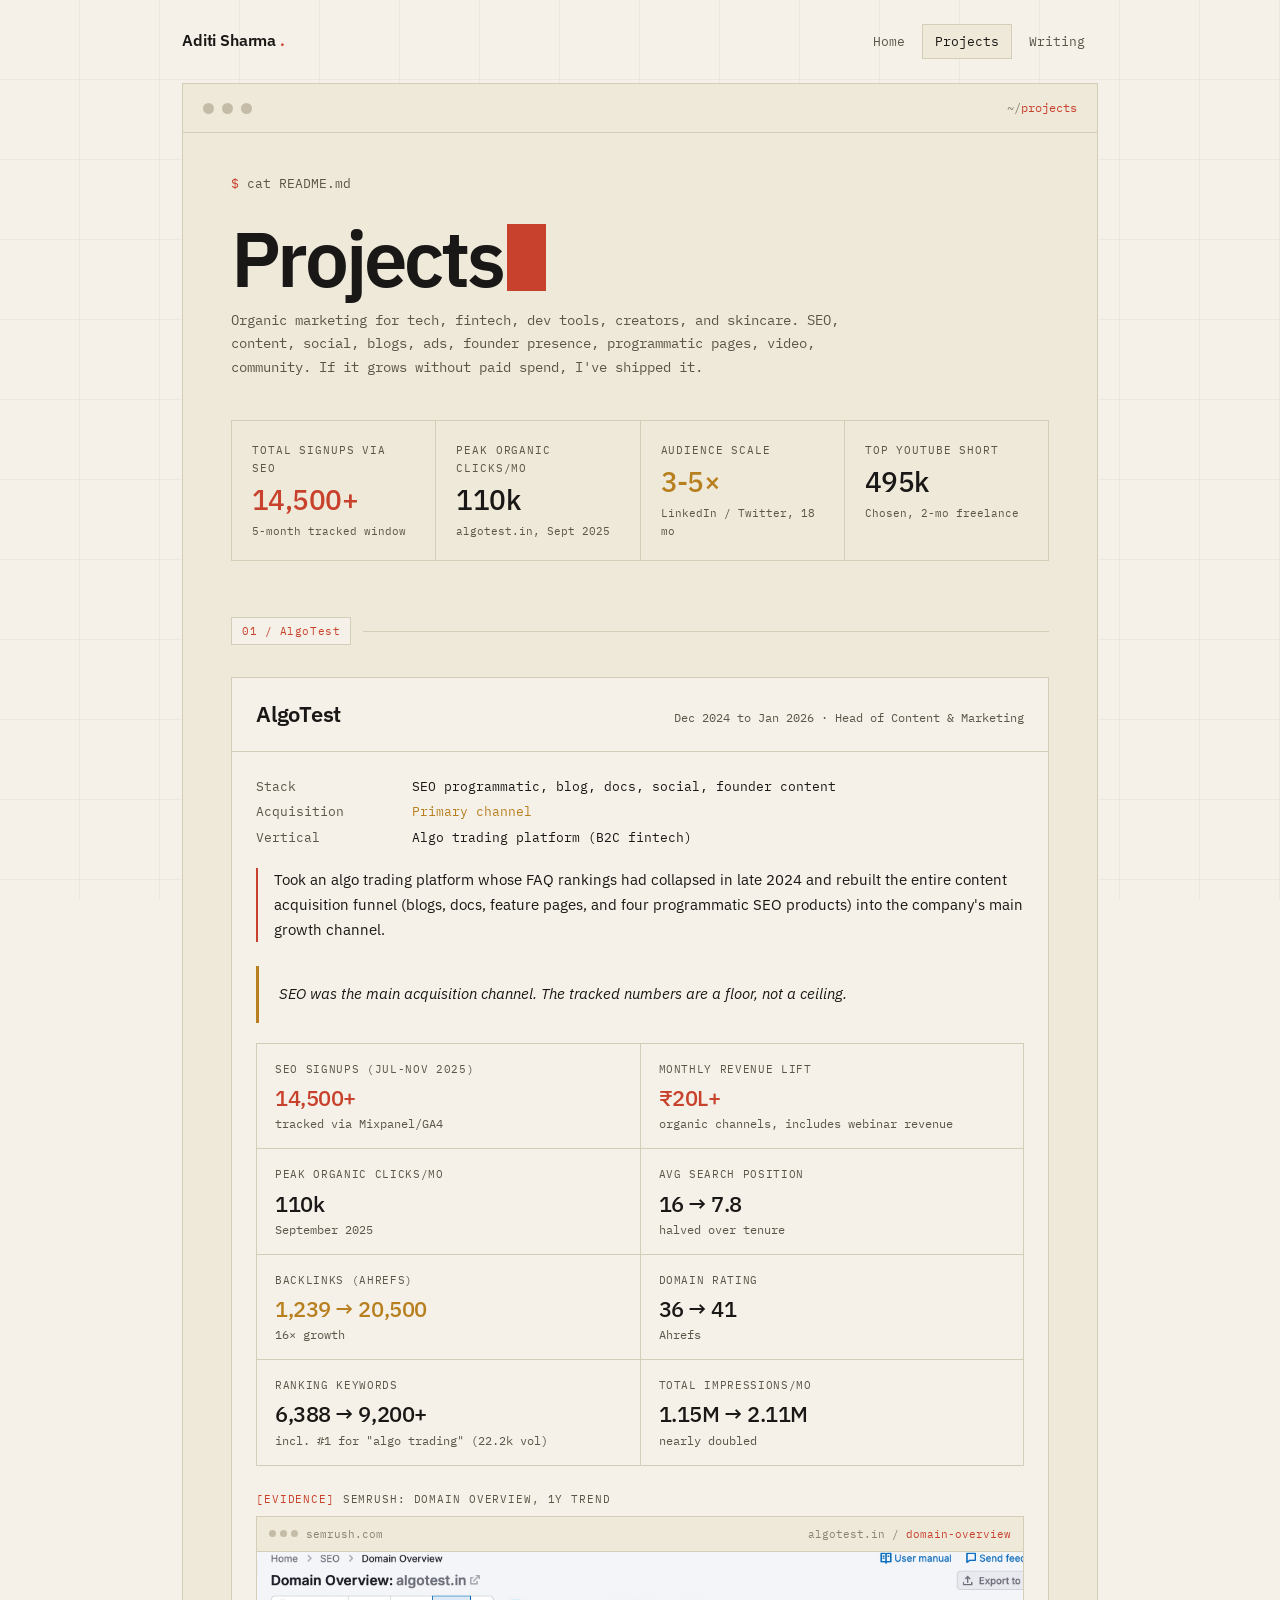
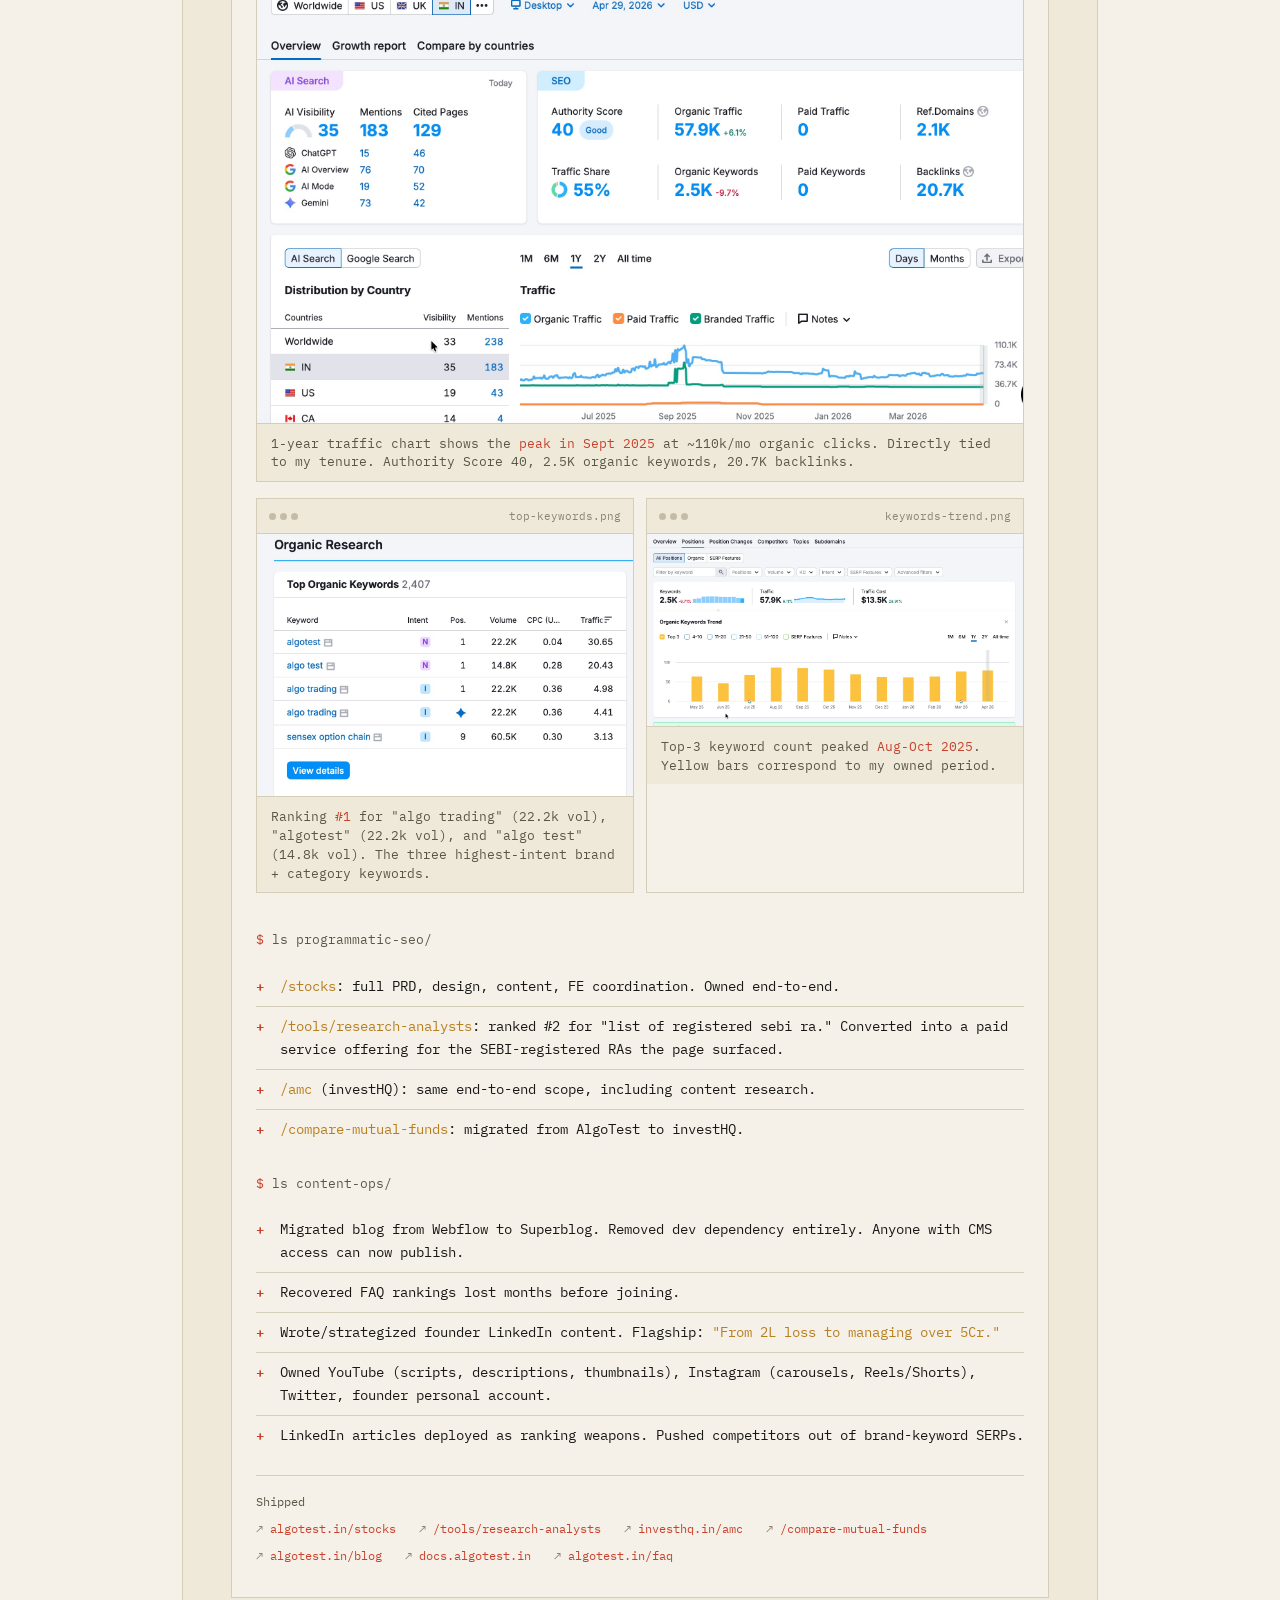
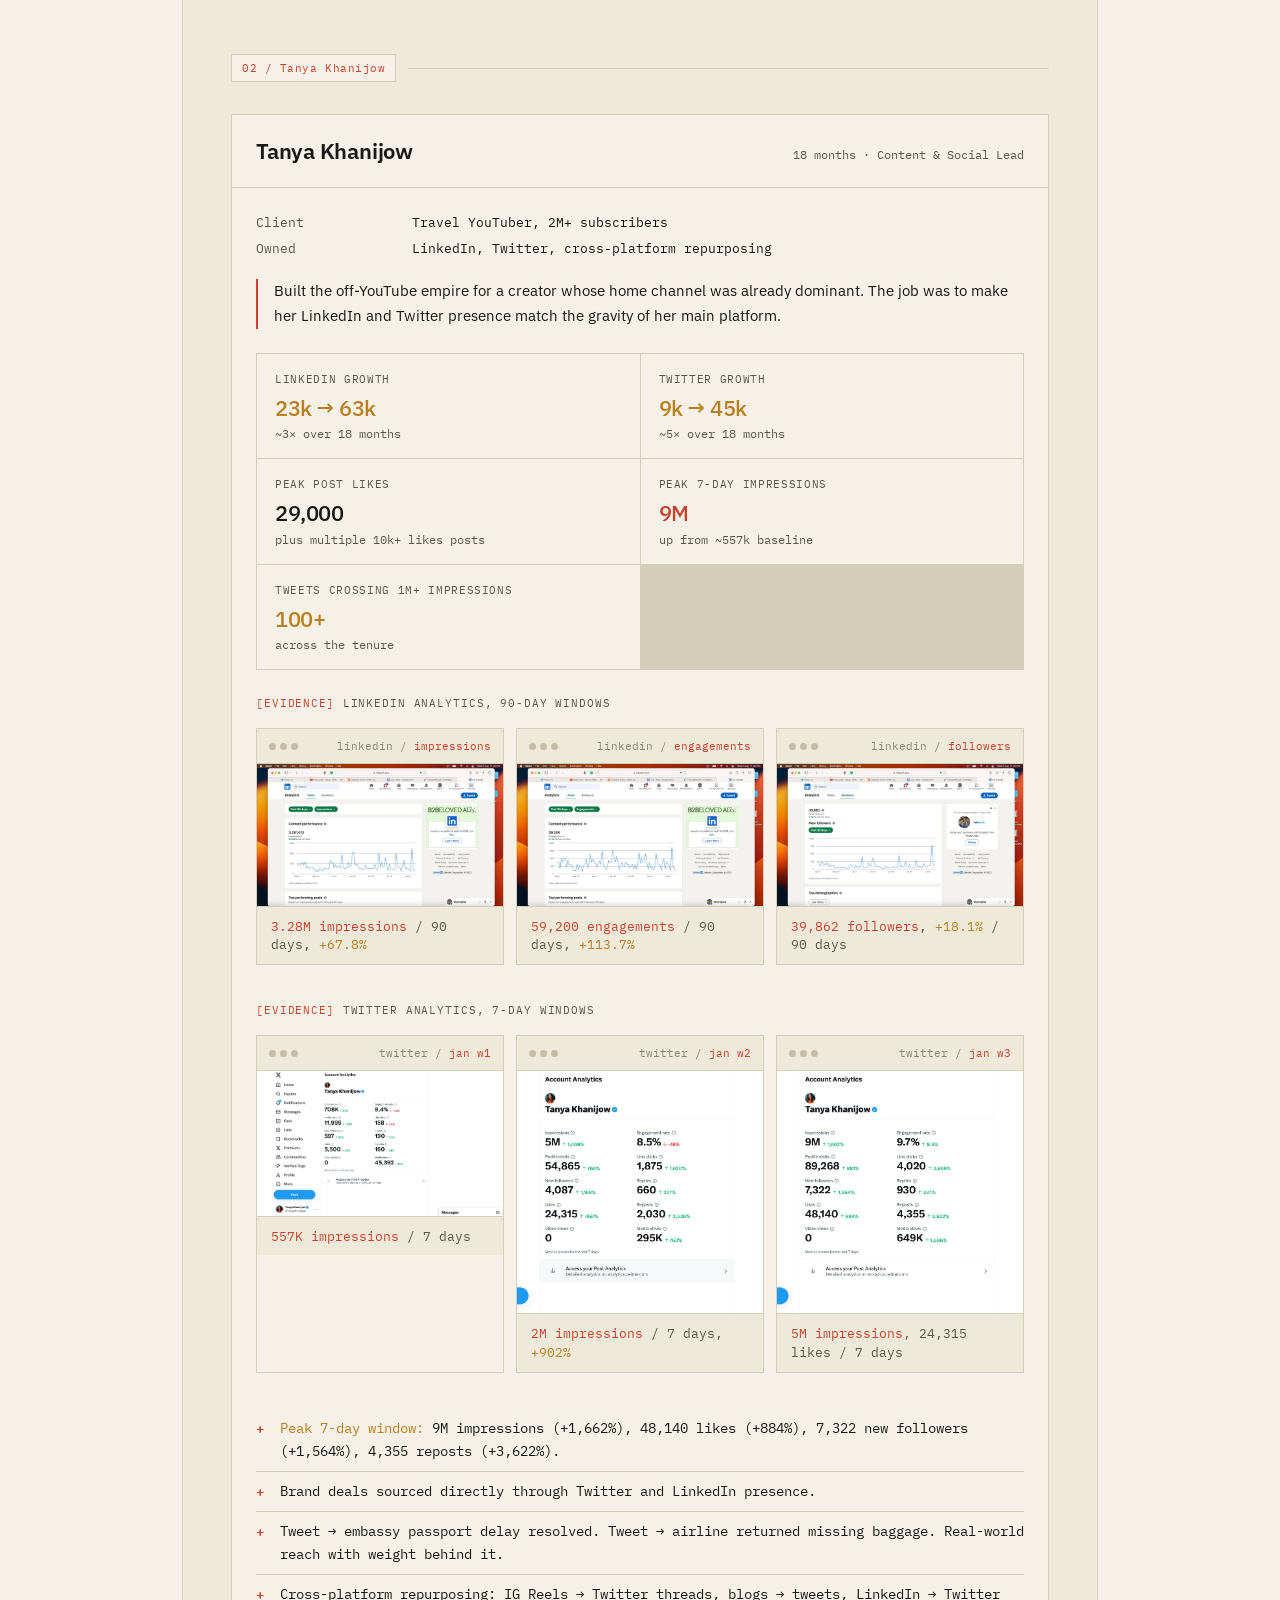
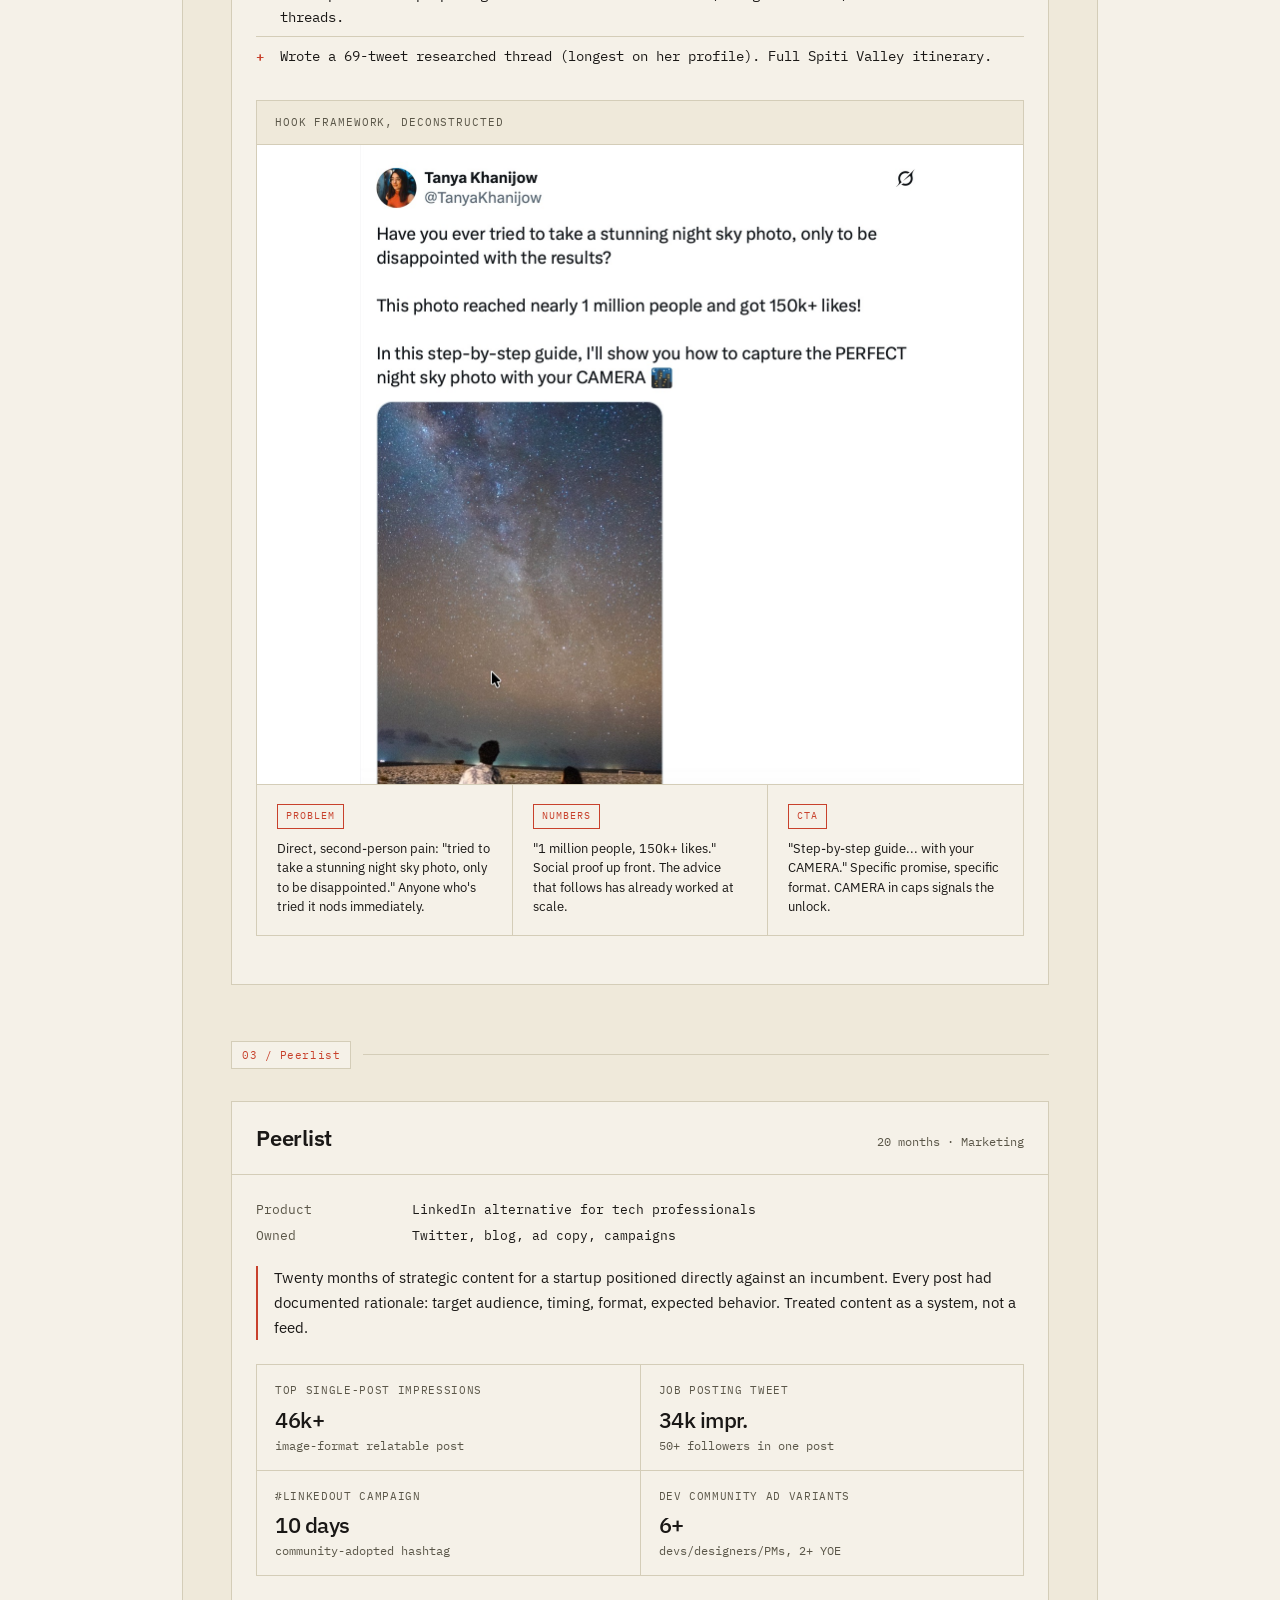
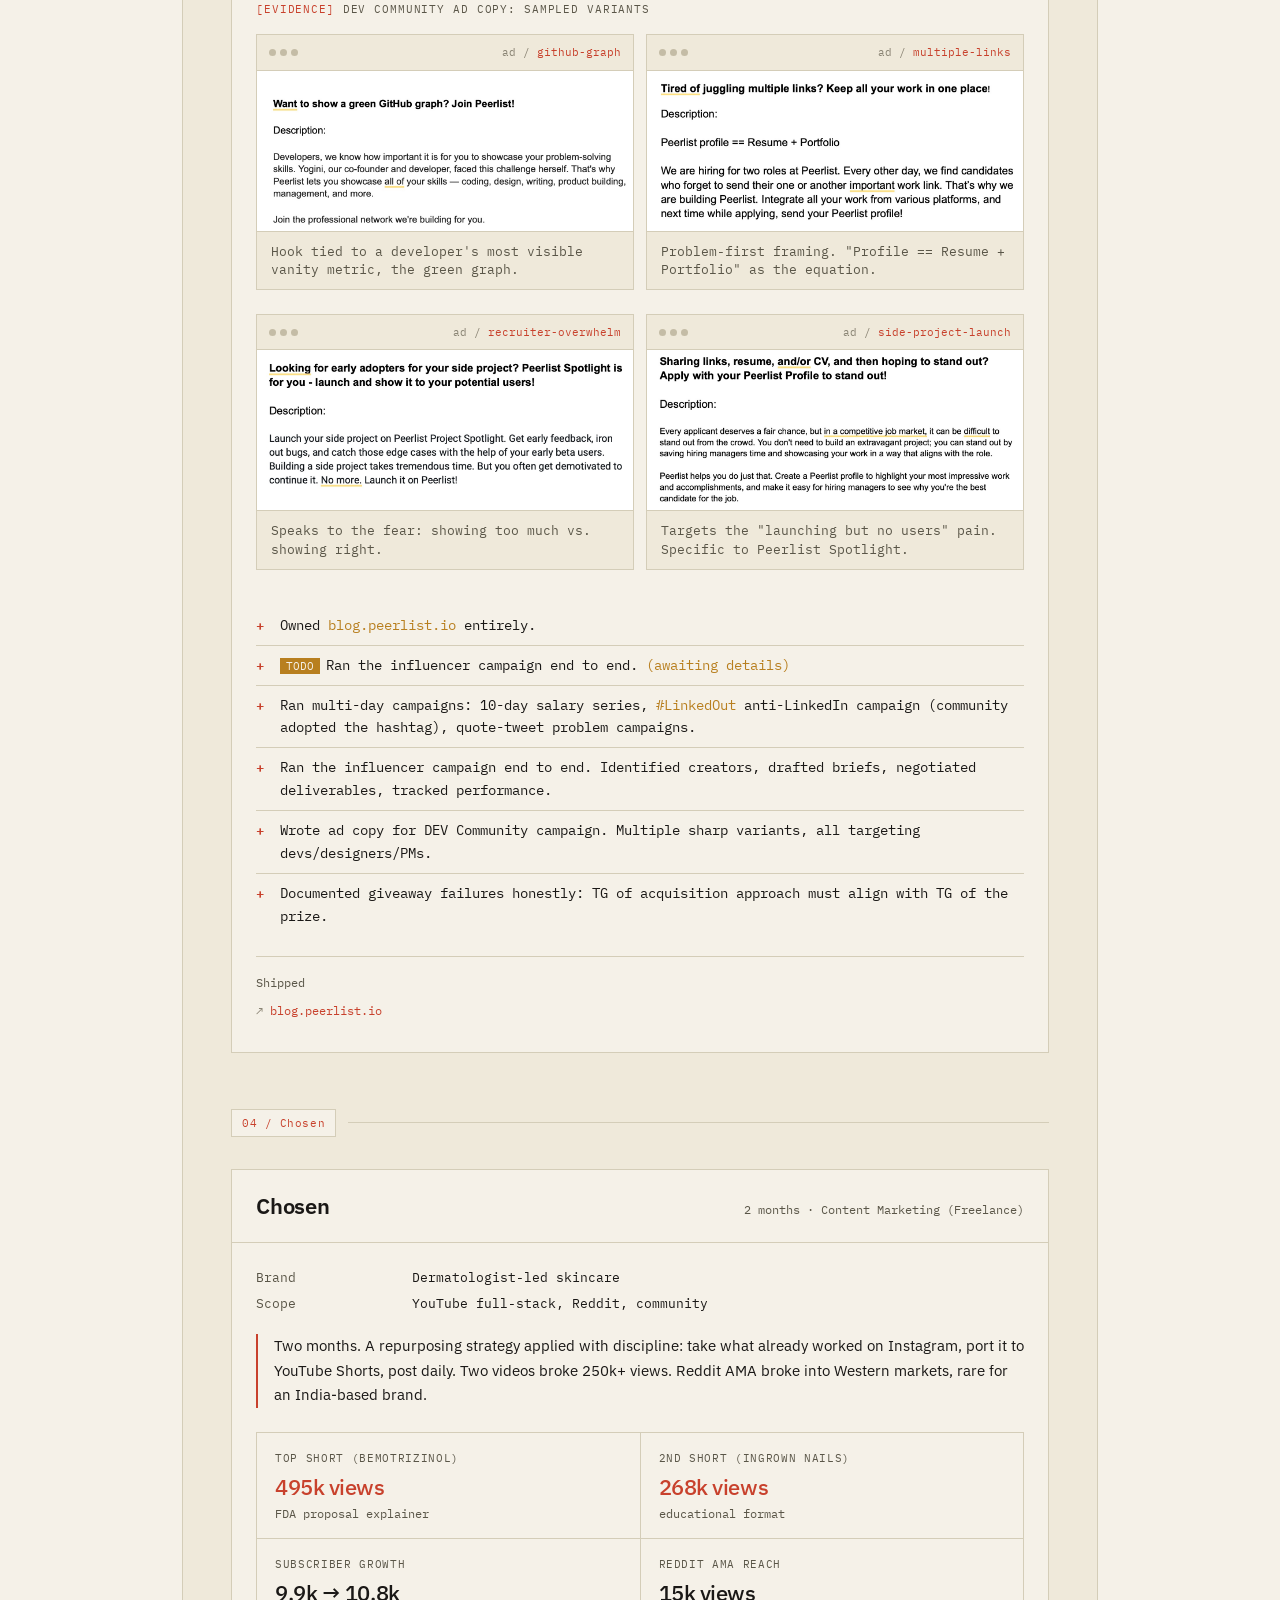
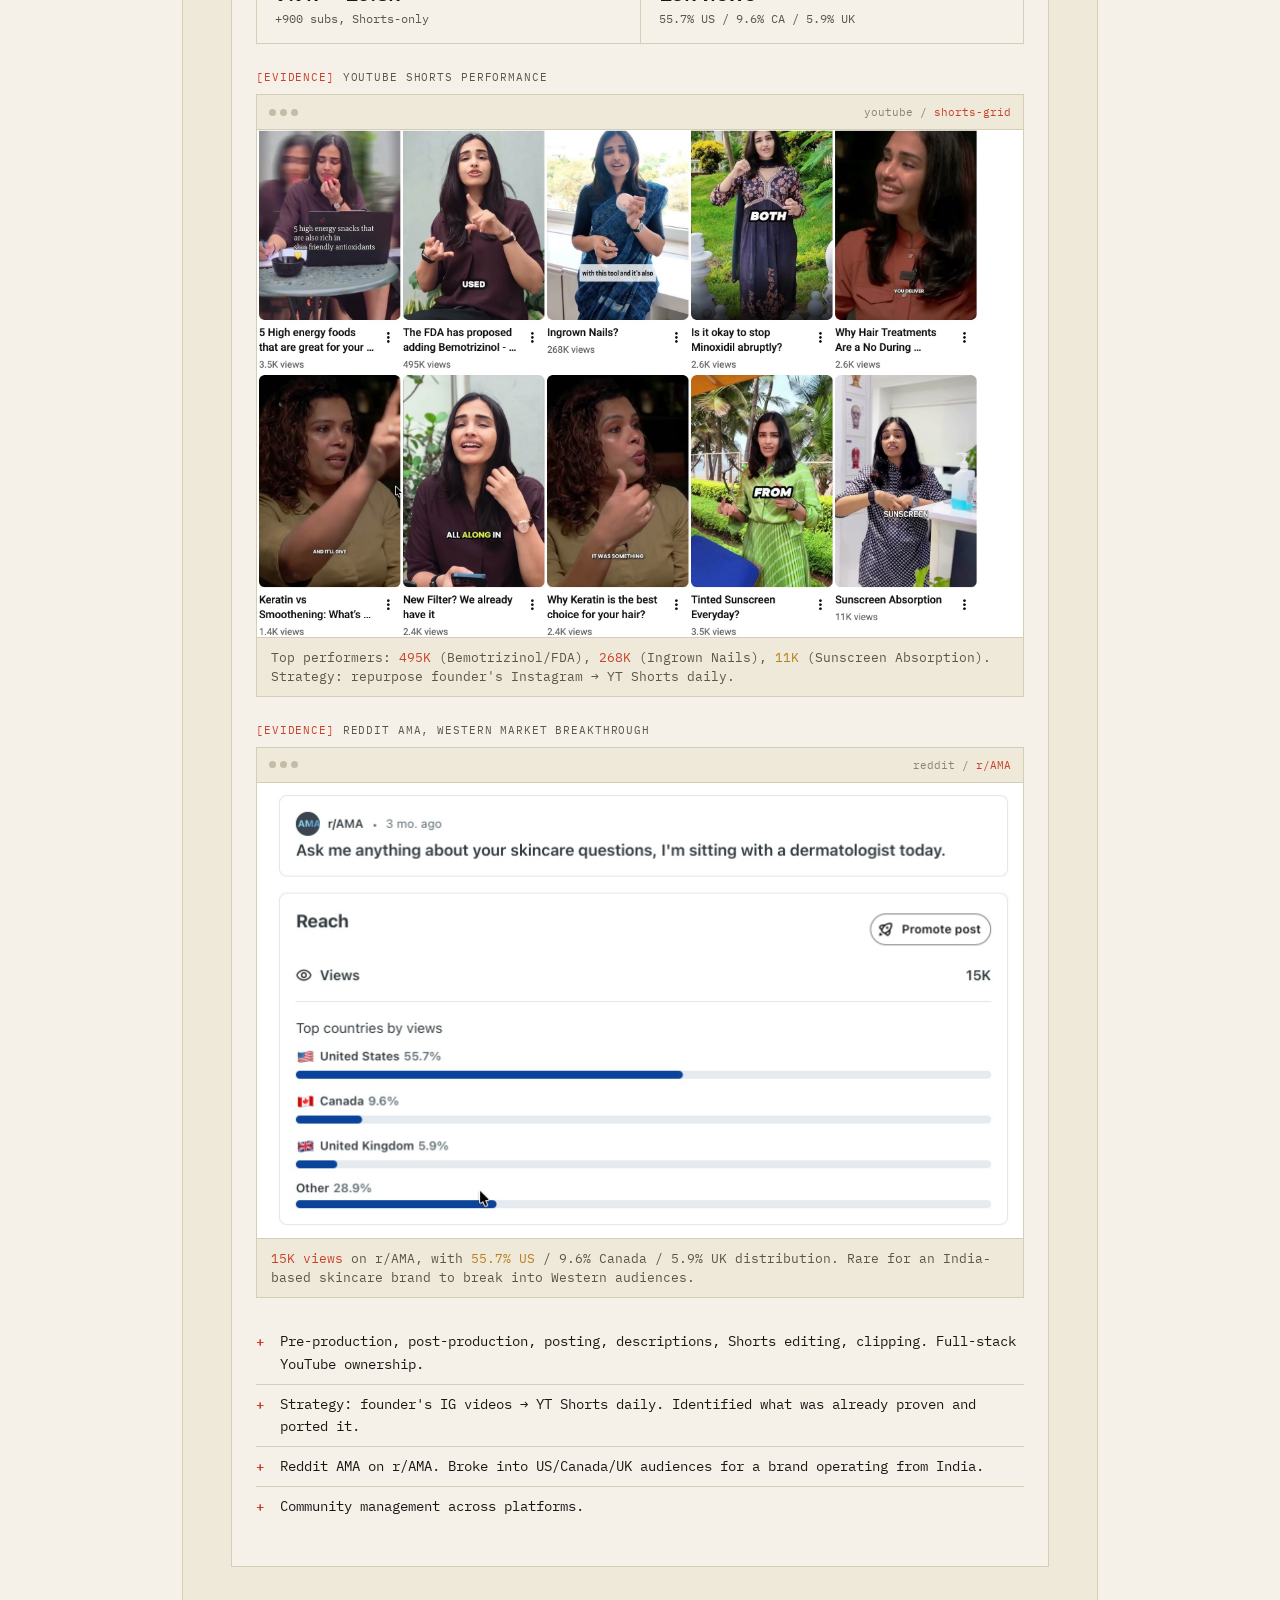
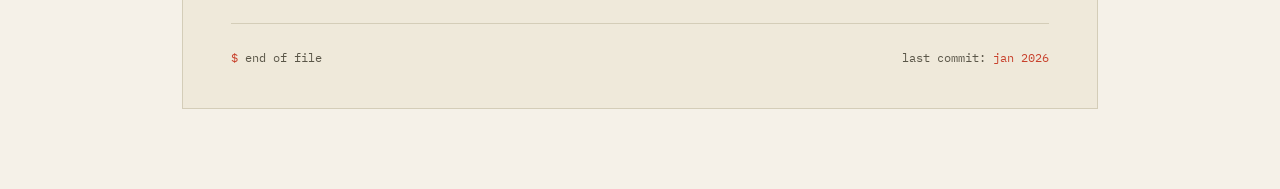
==== commit 2ab98f22: "Add files via upload" ====
--- a/projects.html
+++ b/projects.html
@@ -237,7 +237,7 @@
             <div class="mg-value green">9M</div>
             <div class="mg-note">up from ~557k baseline</div>
           </div>
-          <div class="mg-cell">
+          <div class="mg-cell mg-cell-wide">
             <div class="mg-label">Tweets crossing 1M+ impressions</div>
             <div class="mg-value warm">100+</div>
             <div class="mg-note">across the tenure</div>
@@ -365,11 +365,6 @@
             <div class="mg-label">Job posting tweet</div>
             <div class="mg-value">34k impr.</div>
             <div class="mg-note">50+ followers in one post</div>
-          </div>
-          <div class="mg-cell">
-            <div class="mg-label">Meme tweet (GenZ)</div>
-            <div class="mg-value">35k+ impr.</div>
-            <div class="mg-note">78 followers gained</div>
           </div>
           <div class="mg-cell">
             <div class="mg-label">#LinkedOut campaign</div>
@@ -458,12 +453,28 @@
           Two months. A repurposing strategy applied with discipline: take what already worked on Instagram, port it to YouTube Shorts, post daily. Two videos broke 250k+ views. Reddit AMA broke into Western markets, rare for an India-based brand.
         </p>
 
-        <table class="metric-table">
-          <tr><td>Top Short (Bemotrizinol)</td><td class="green">495k views</td><td>FDA proposal explainer</td></tr>
-          <tr><td>2nd Short (Ingrown Nails)</td><td class="green">268k views</td><td>educational format</td></tr>
-          <tr><td>Subscriber growth</td><td>9.9k → 10.8k</td><td>+900 subs, Shorts-only</td></tr>
-          <tr><td>Reddit AMA reach</td><td>15k views</td><td>55.7% US / 9.6% CA / 5.9% UK</td></tr>
-        </table>
+        <div class="metric-grid">
+          <div class="mg-cell">
+            <div class="mg-label">Top Short (Bemotrizinol)</div>
+            <div class="mg-value green">495k views</div>
+            <div class="mg-note">FDA proposal explainer</div>
+          </div>
+          <div class="mg-cell">
+            <div class="mg-label">2nd Short (Ingrown Nails)</div>
+            <div class="mg-value green">268k views</div>
+            <div class="mg-note">educational format</div>
+          </div>
+          <div class="mg-cell">
+            <div class="mg-label">Subscriber growth</div>
+            <div class="mg-value">9.9k → 10.8k</div>
+            <div class="mg-note">+900 subs, Shorts-only</div>
+          </div>
+          <div class="mg-cell">
+            <div class="mg-label">Reddit AMA reach</div>
+            <div class="mg-value">15k views</div>
+            <div class="mg-note">55.7% US / 9.6% CA / 5.9% UK</div>
+          </div>
+        </div>
 
         <div class="evidence">
           <div class="evidence-label"><span class="accent">[evidence]</span> YouTube Shorts performance</div>
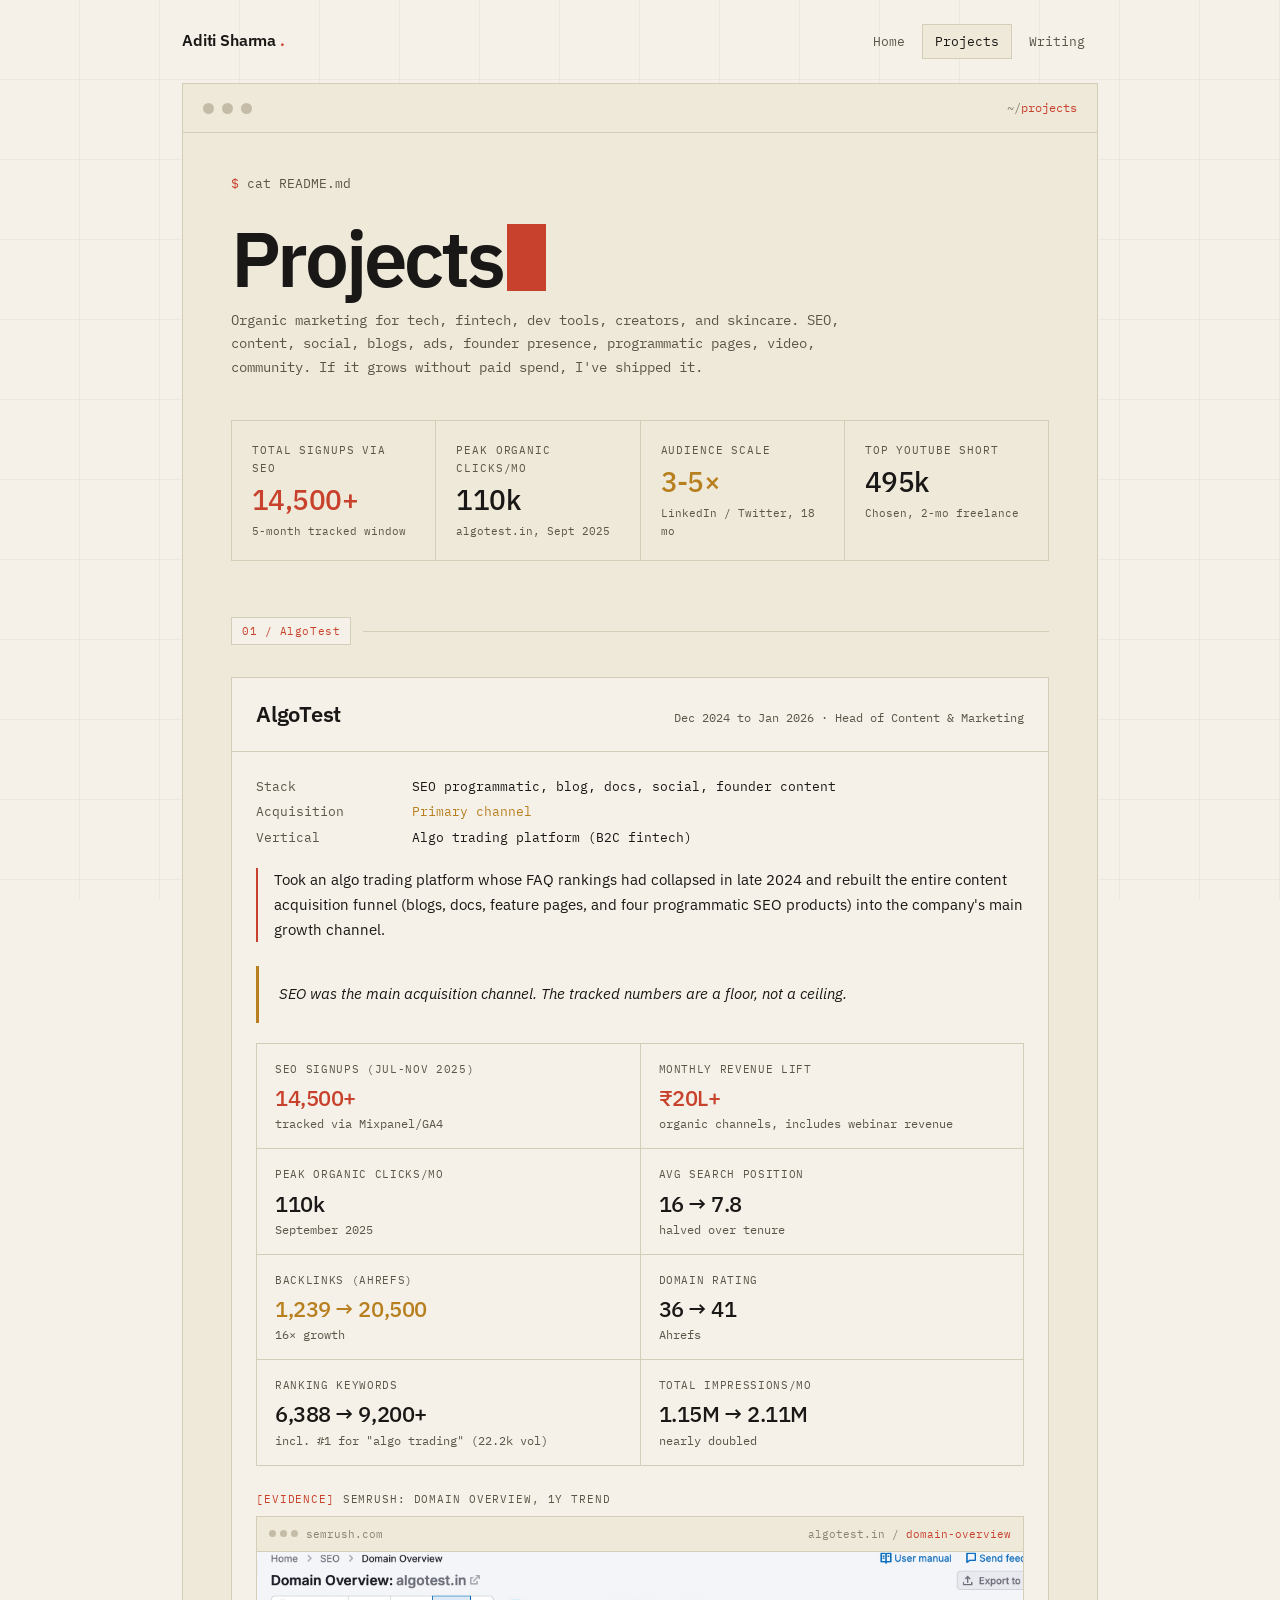
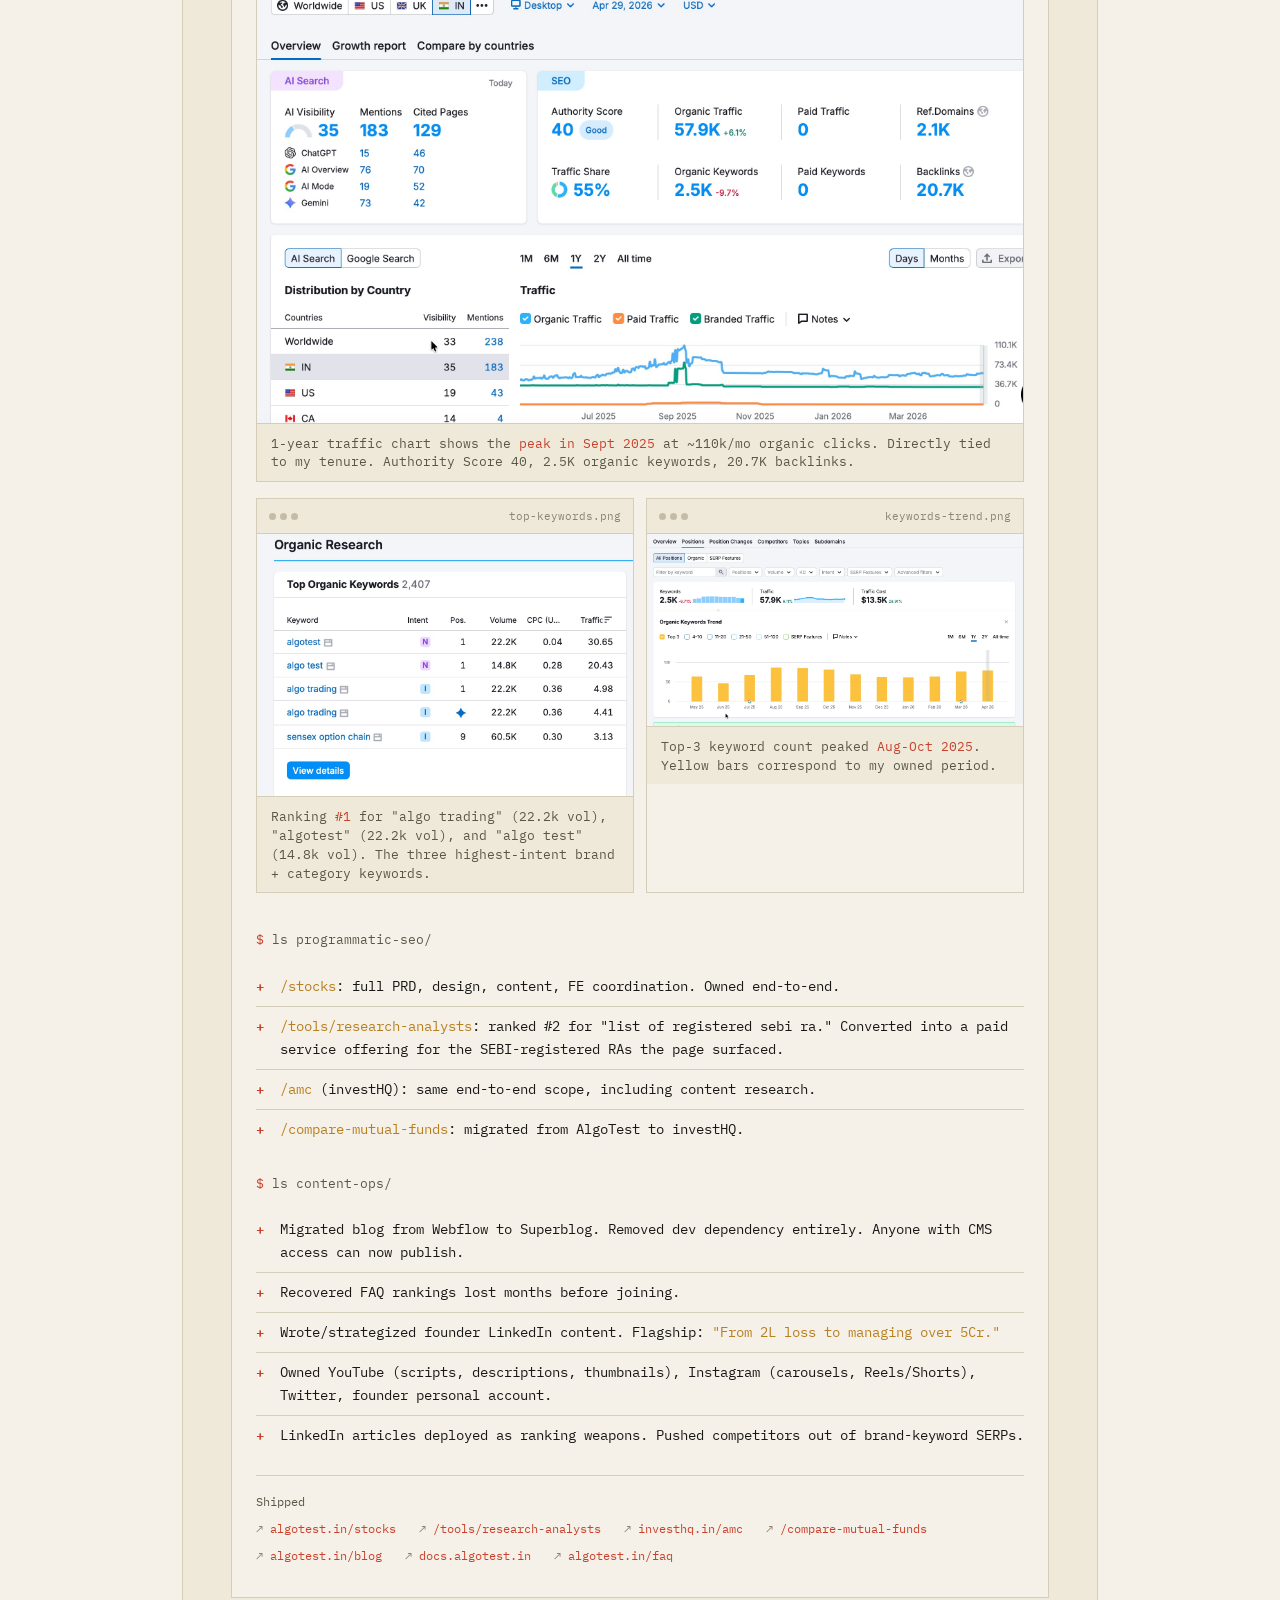
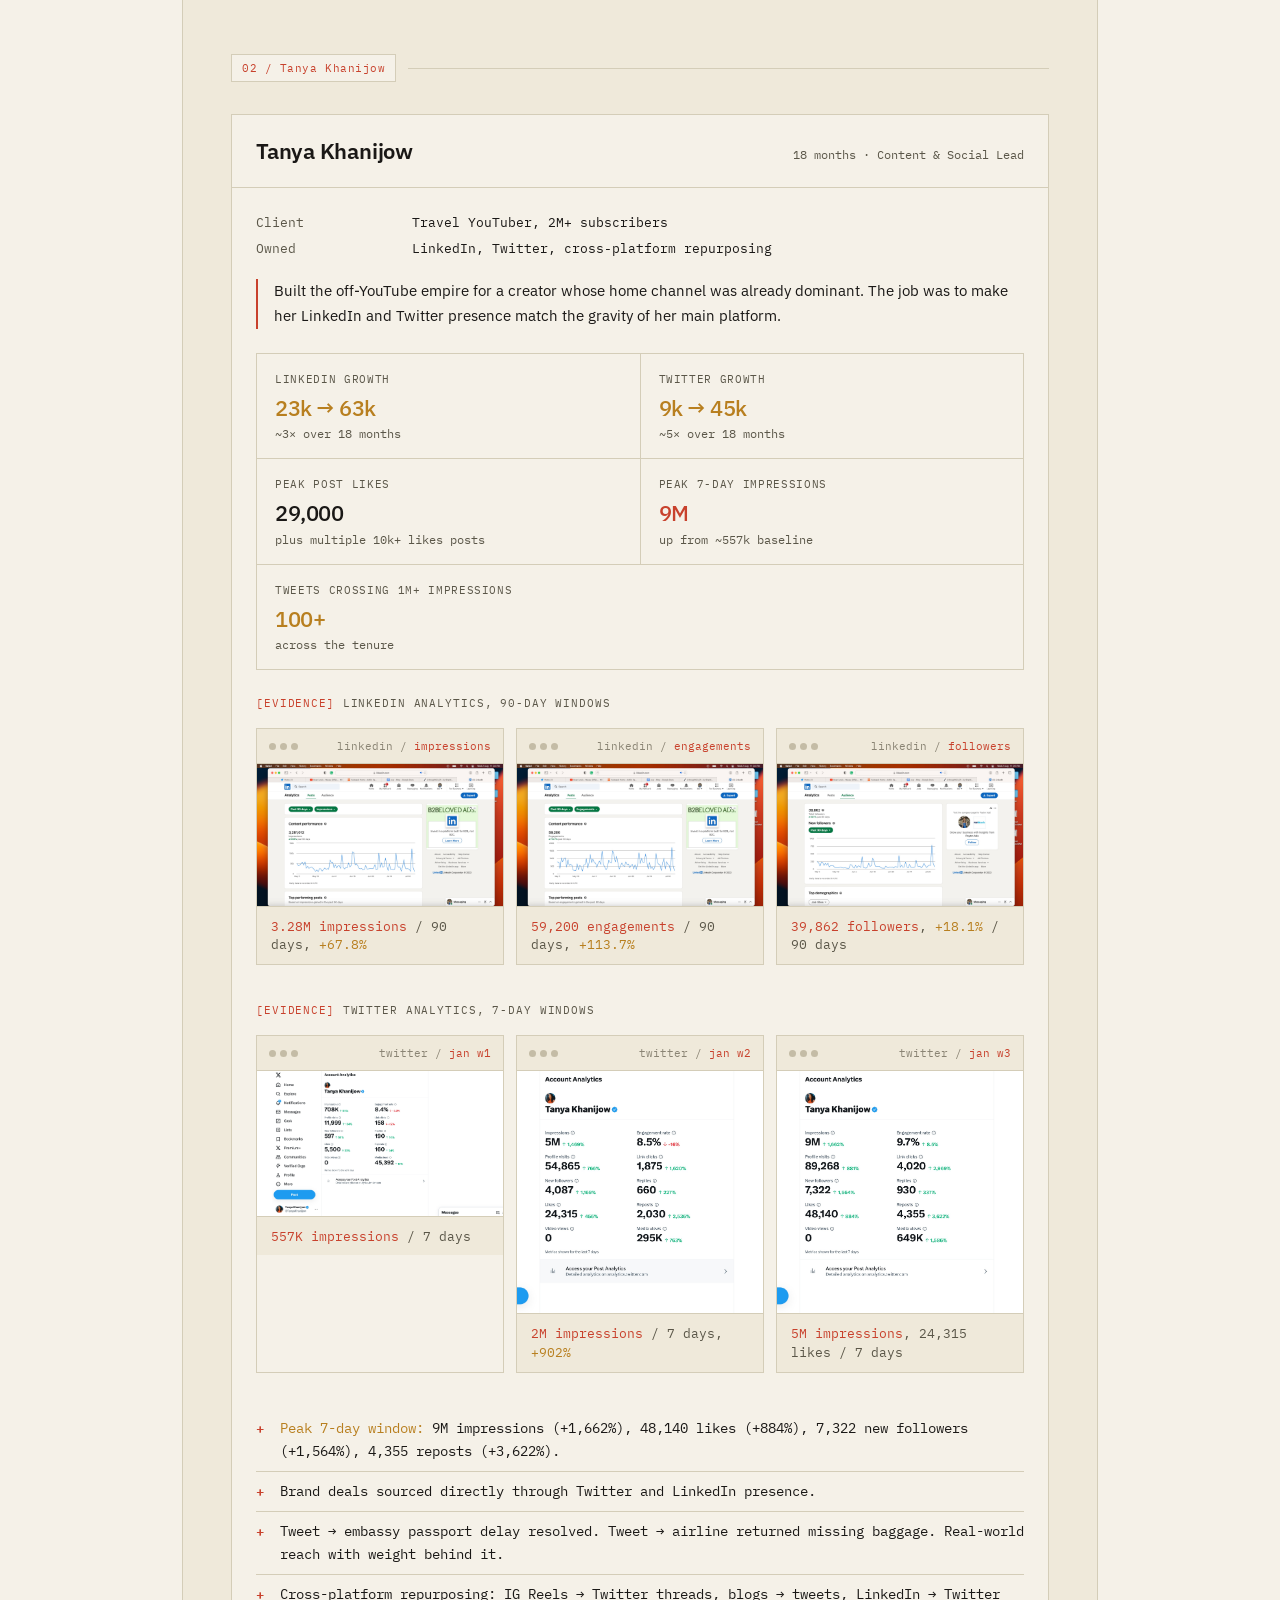
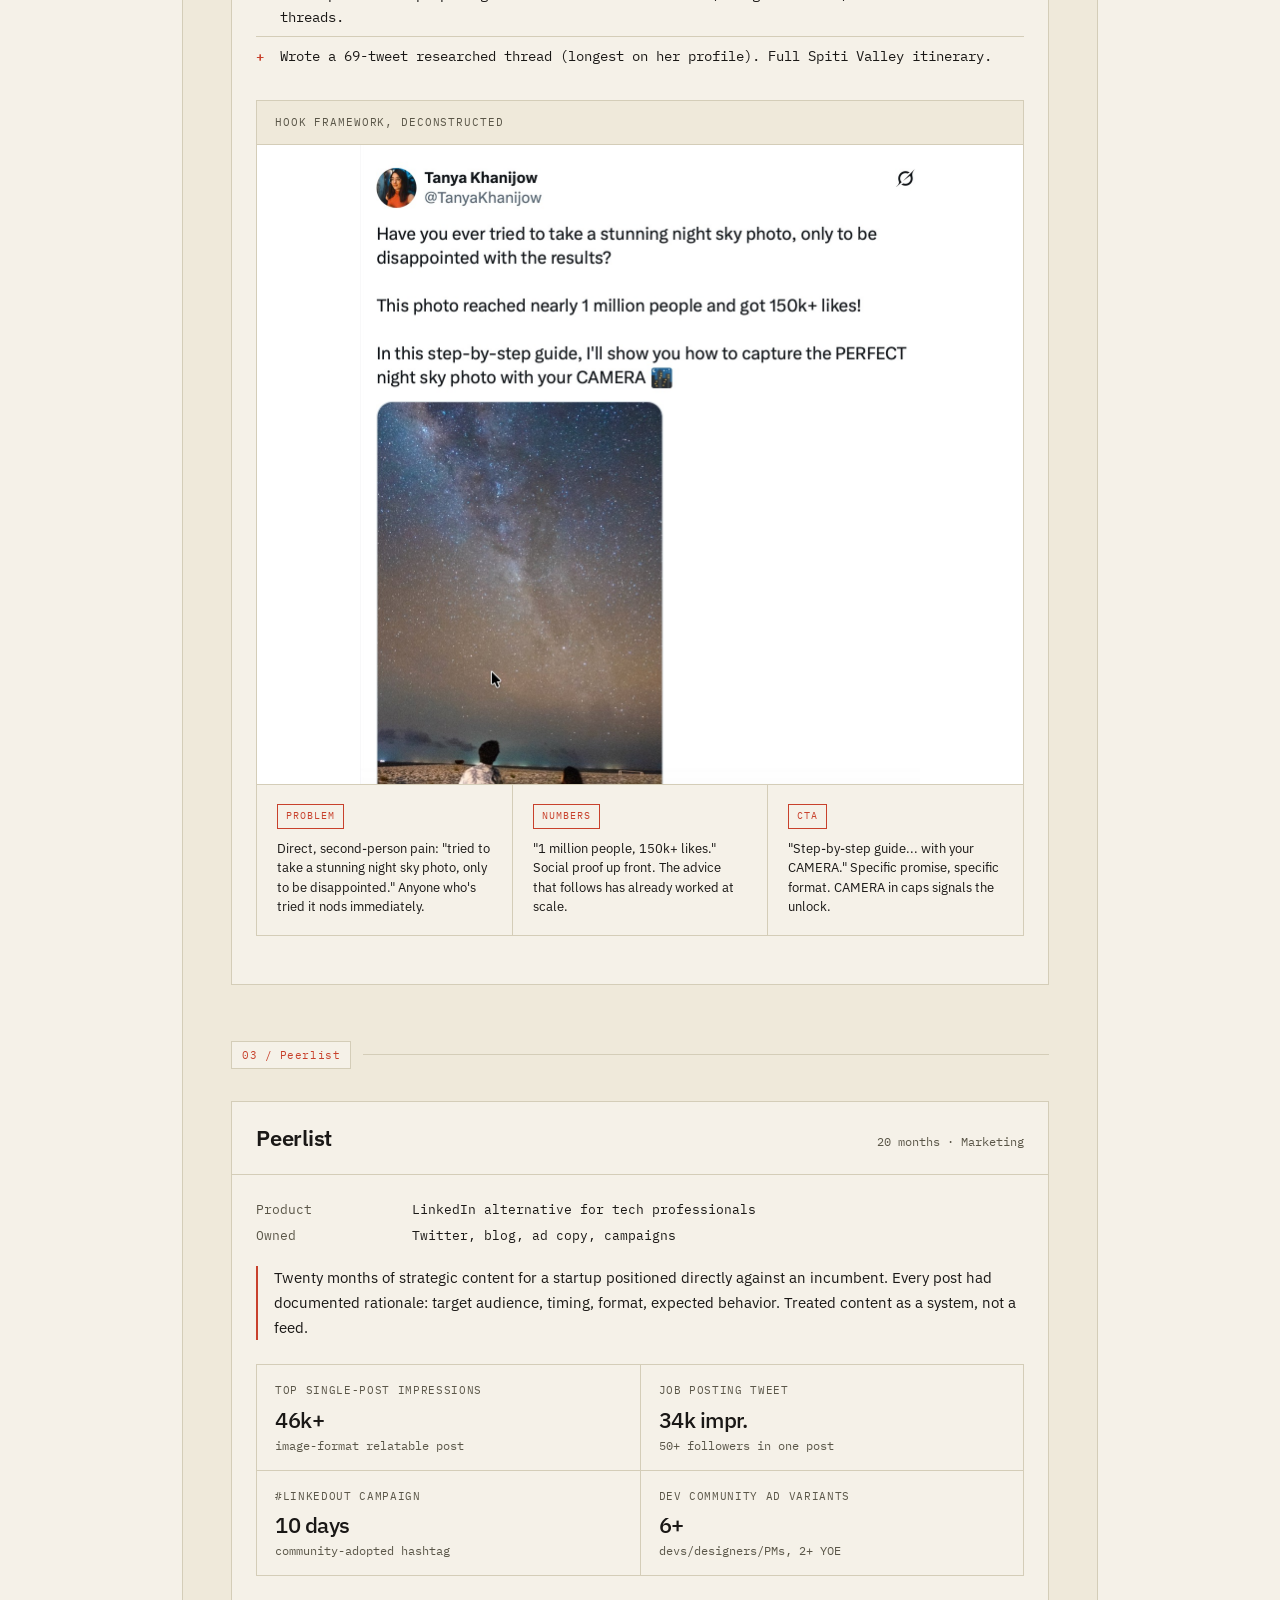
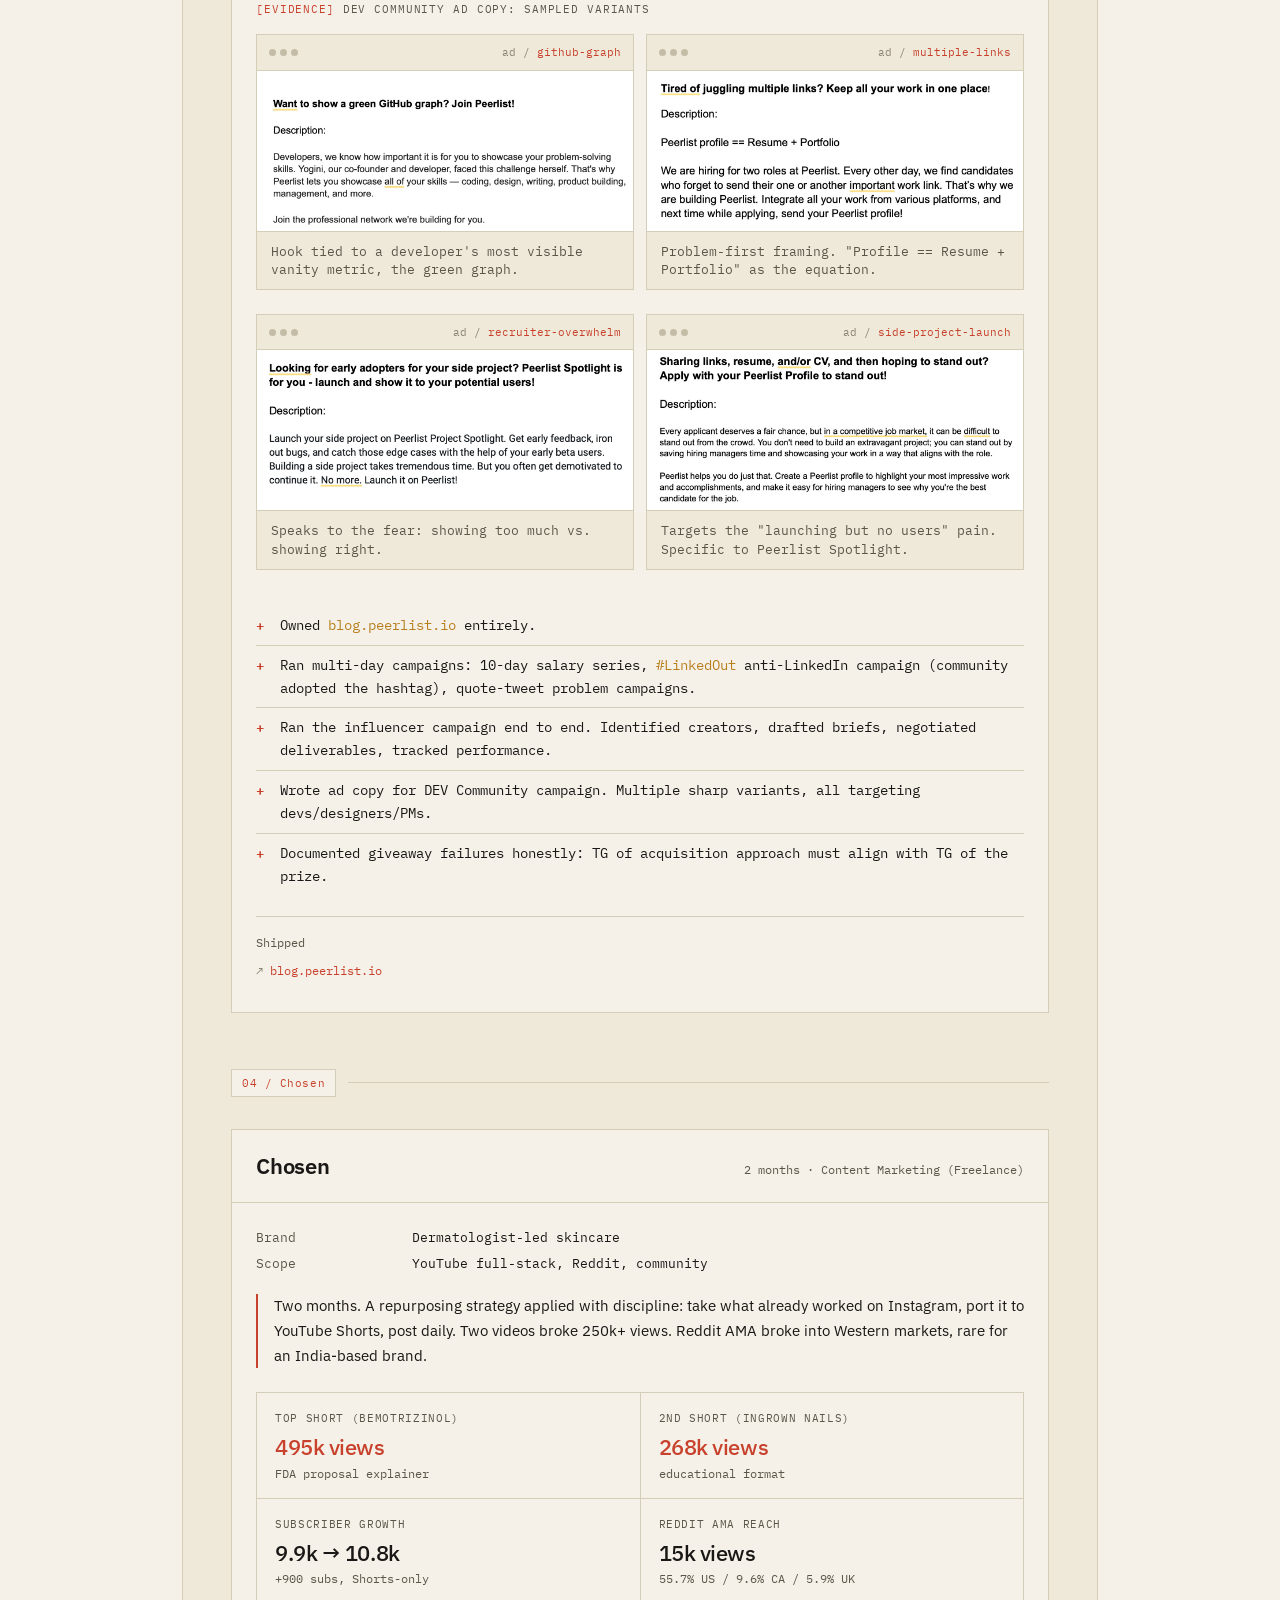
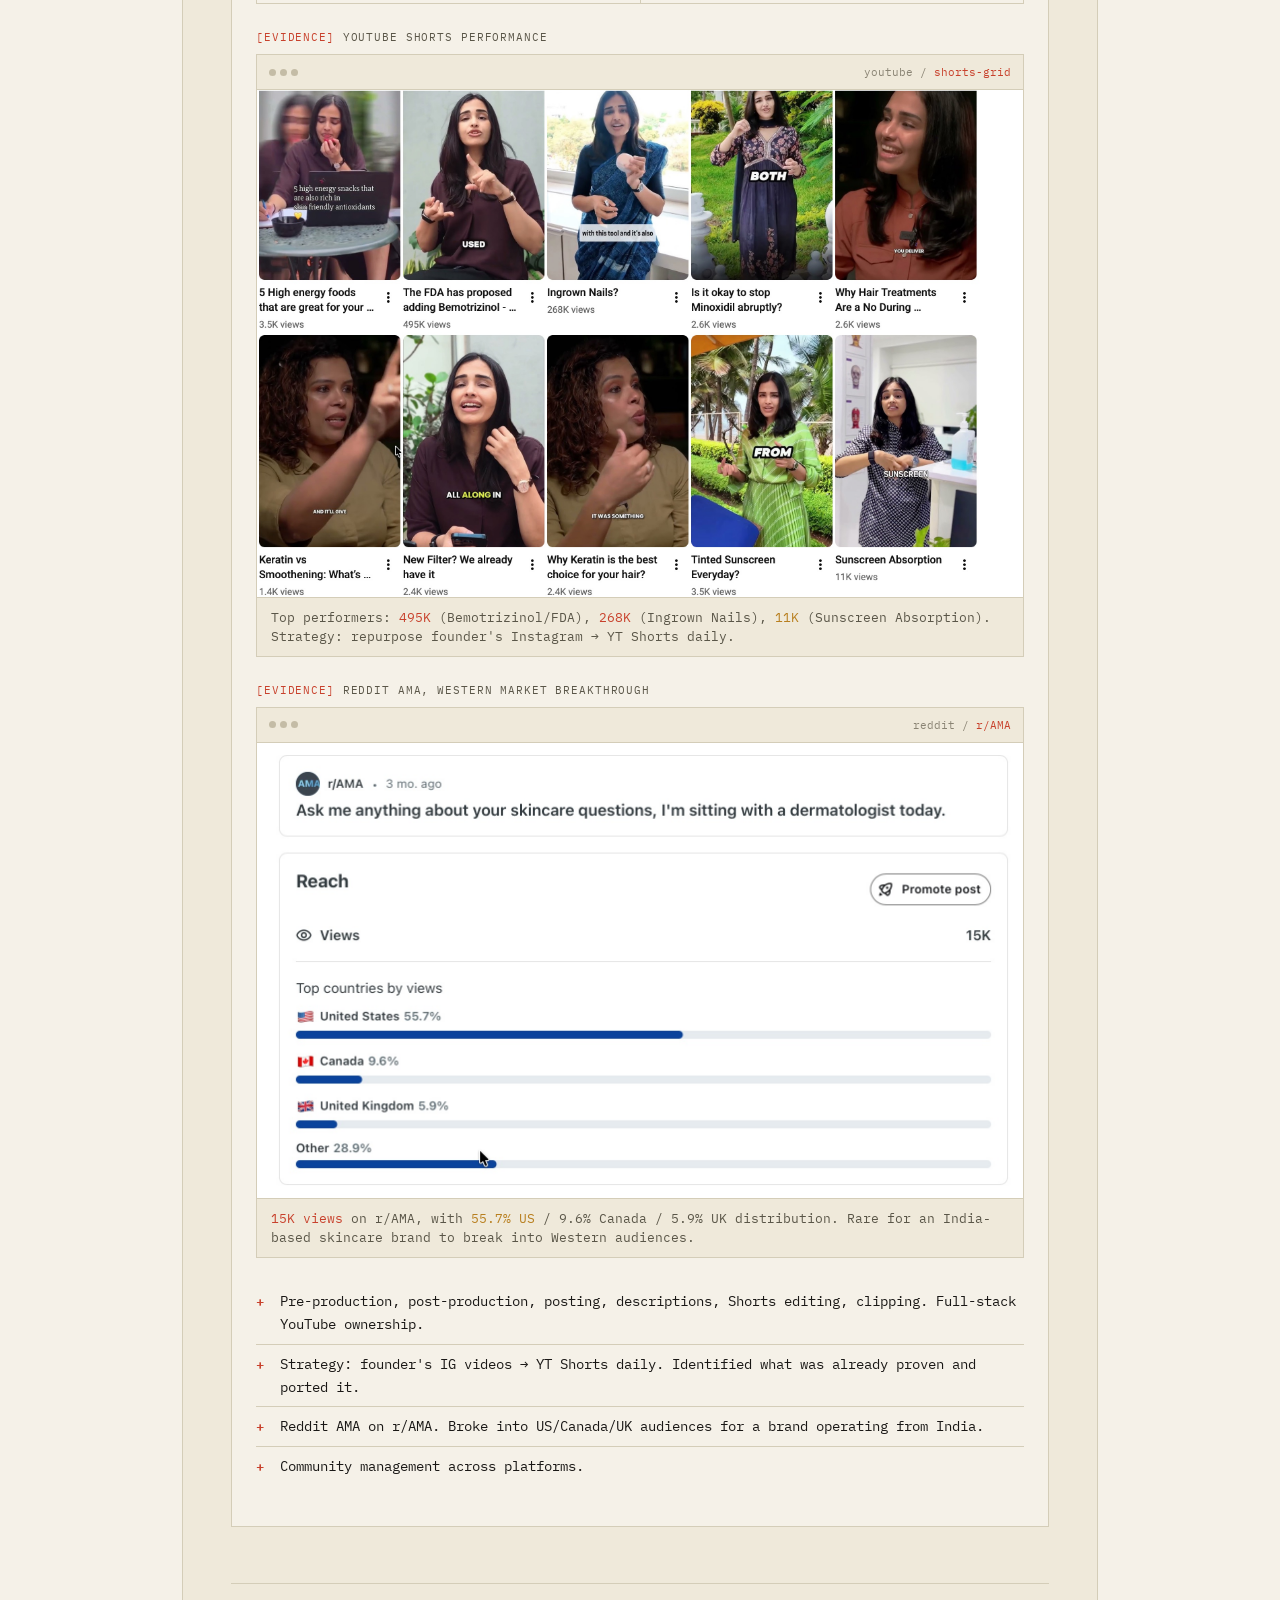
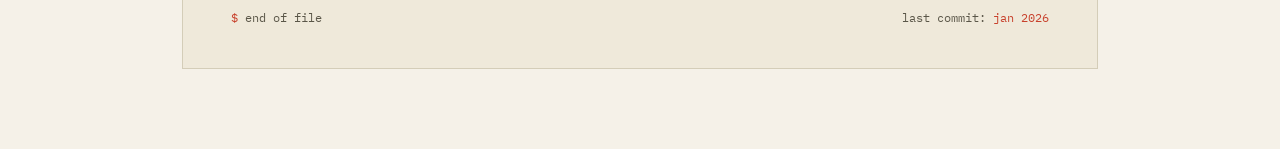
==== commit 97258818: "Add files via upload" ====
--- a/projects.html
+++ b/projects.html
@@ -418,7 +418,6 @@
 
         <ul class="deeds">
           <li>Owned <em>blog.peerlist.io</em> entirely.</li>
-          <li><span style="background: var(--warm); color: var(--bg); padding: 1px 6px; font-family: 'IBM Plex Mono', monospace; font-size: 11px; margin-right: 6px;">TODO</span>Ran the influencer campaign end to end. <em>(awaiting details)</em></li>
           <li>Ran multi-day campaigns: 10-day salary series, <em>#LinkedOut</em> anti-LinkedIn campaign (community adopted the hashtag), quote-tweet problem campaigns.</li>
           <li>Ran the influencer campaign end to end. Identified creators, drafted briefs, negotiated deliverables, tracked performance.</li>
           <li>Wrote ad copy for DEV Community campaign. Multiple sharp variants, all targeting devs/designers/PMs.</li>
--- a/shared.css
+++ b/shared.css
@@ -265,6 +265,9 @@
   .mg-cell {
     background: var(--bg);
     padding: 16px 18px;
+  }
+  .mg-cell-wide {
+    grid-column: span 2;
   }
   .mg-label {
     color: var(--dim-bright);
@@ -496,6 +499,7 @@
     .metric-table td:first-child { color: var(--dim-bright); padding-top: 12px; }
     .shot-grid, .shot-grid-3 { grid-template-columns: 1fr; }
     .metric-grid { grid-template-columns: 1fr; }
+    .mg-cell-wide { grid-column: span 1; }
     .hook-parts { grid-template-columns: 1fr; }
   }
 
